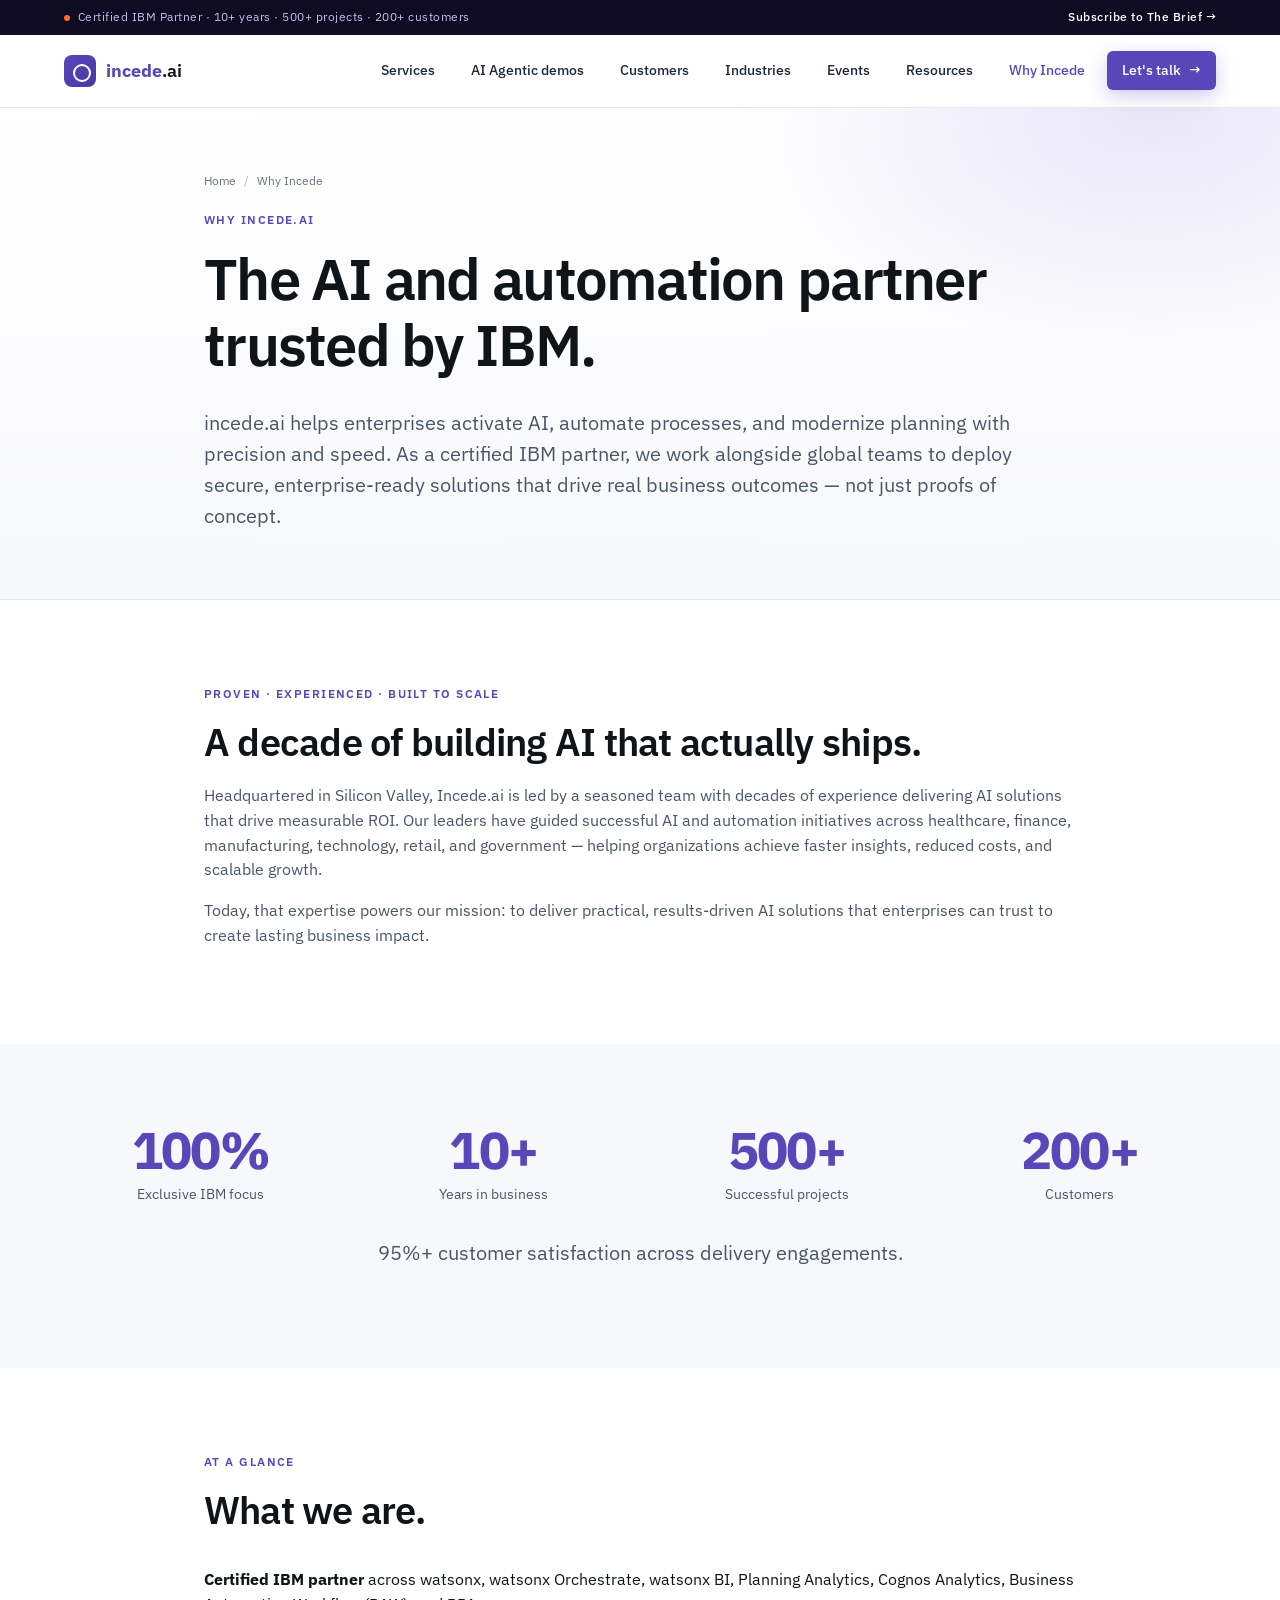
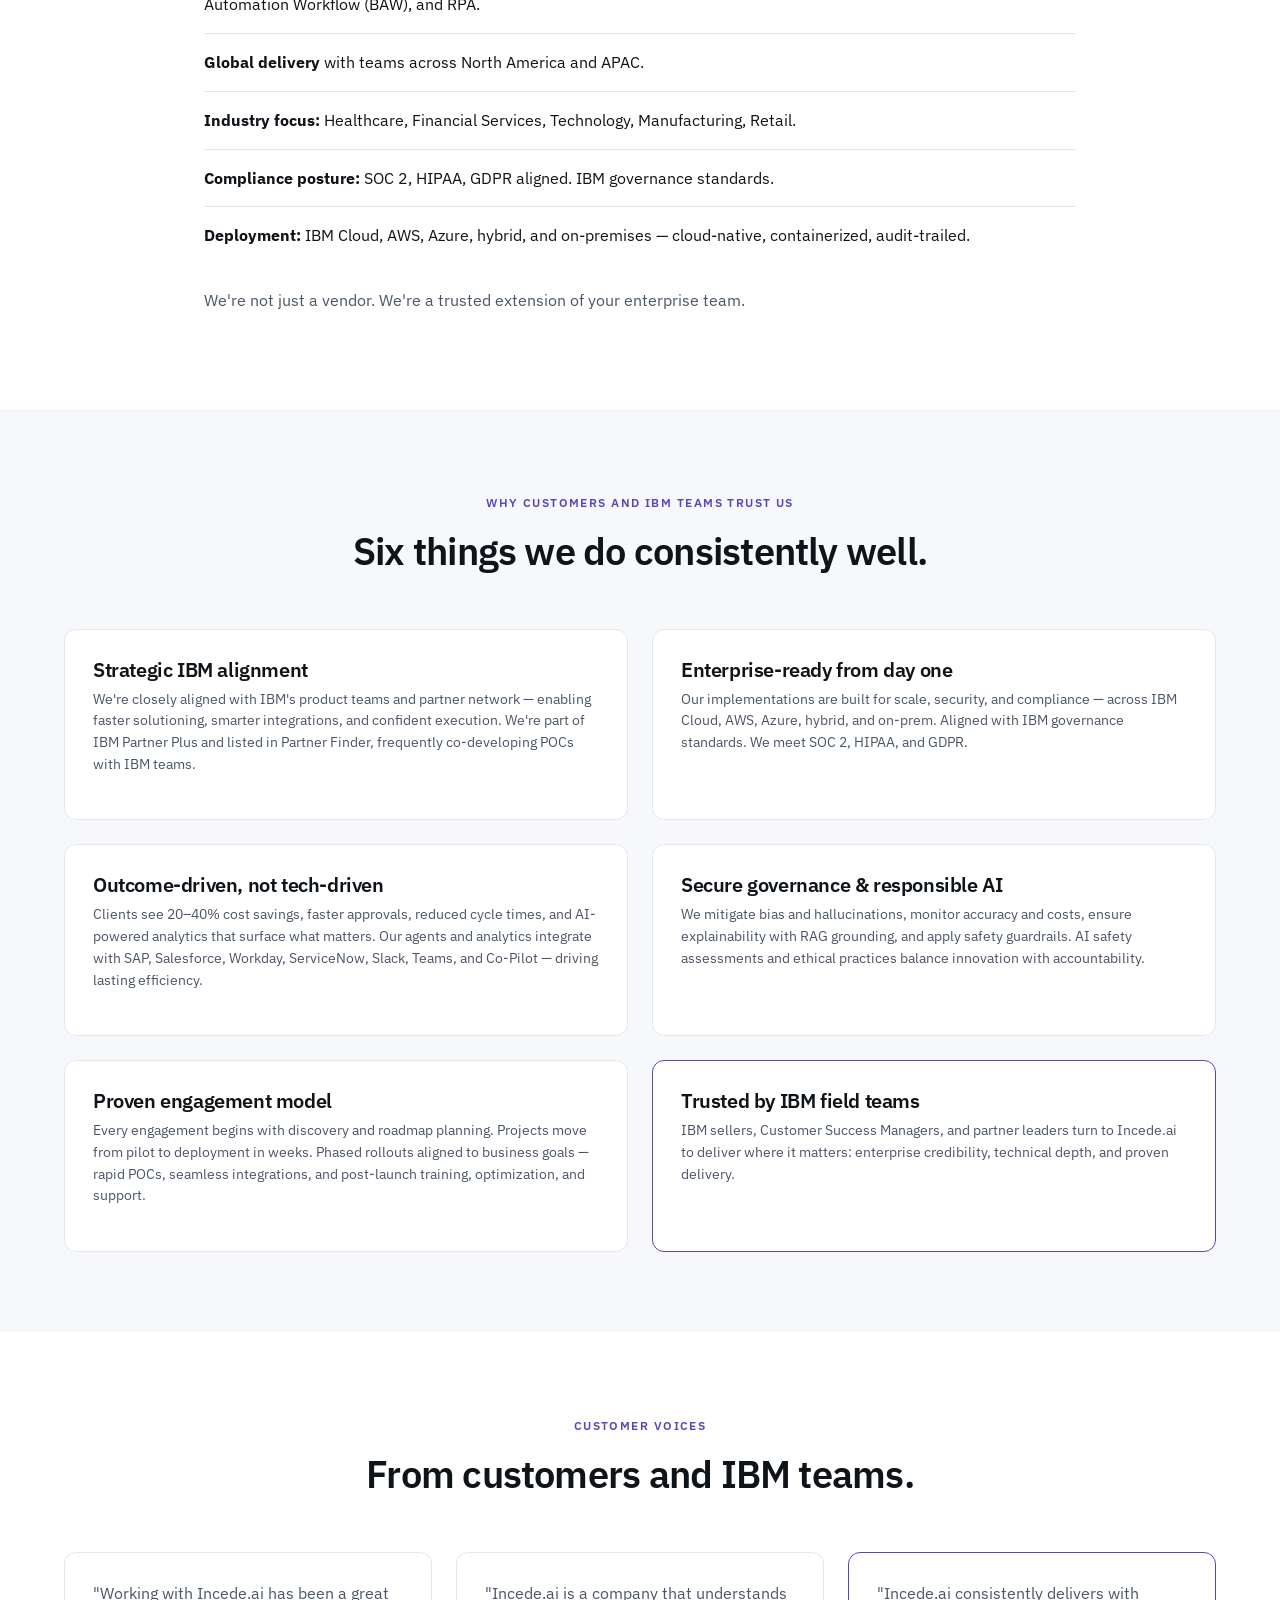
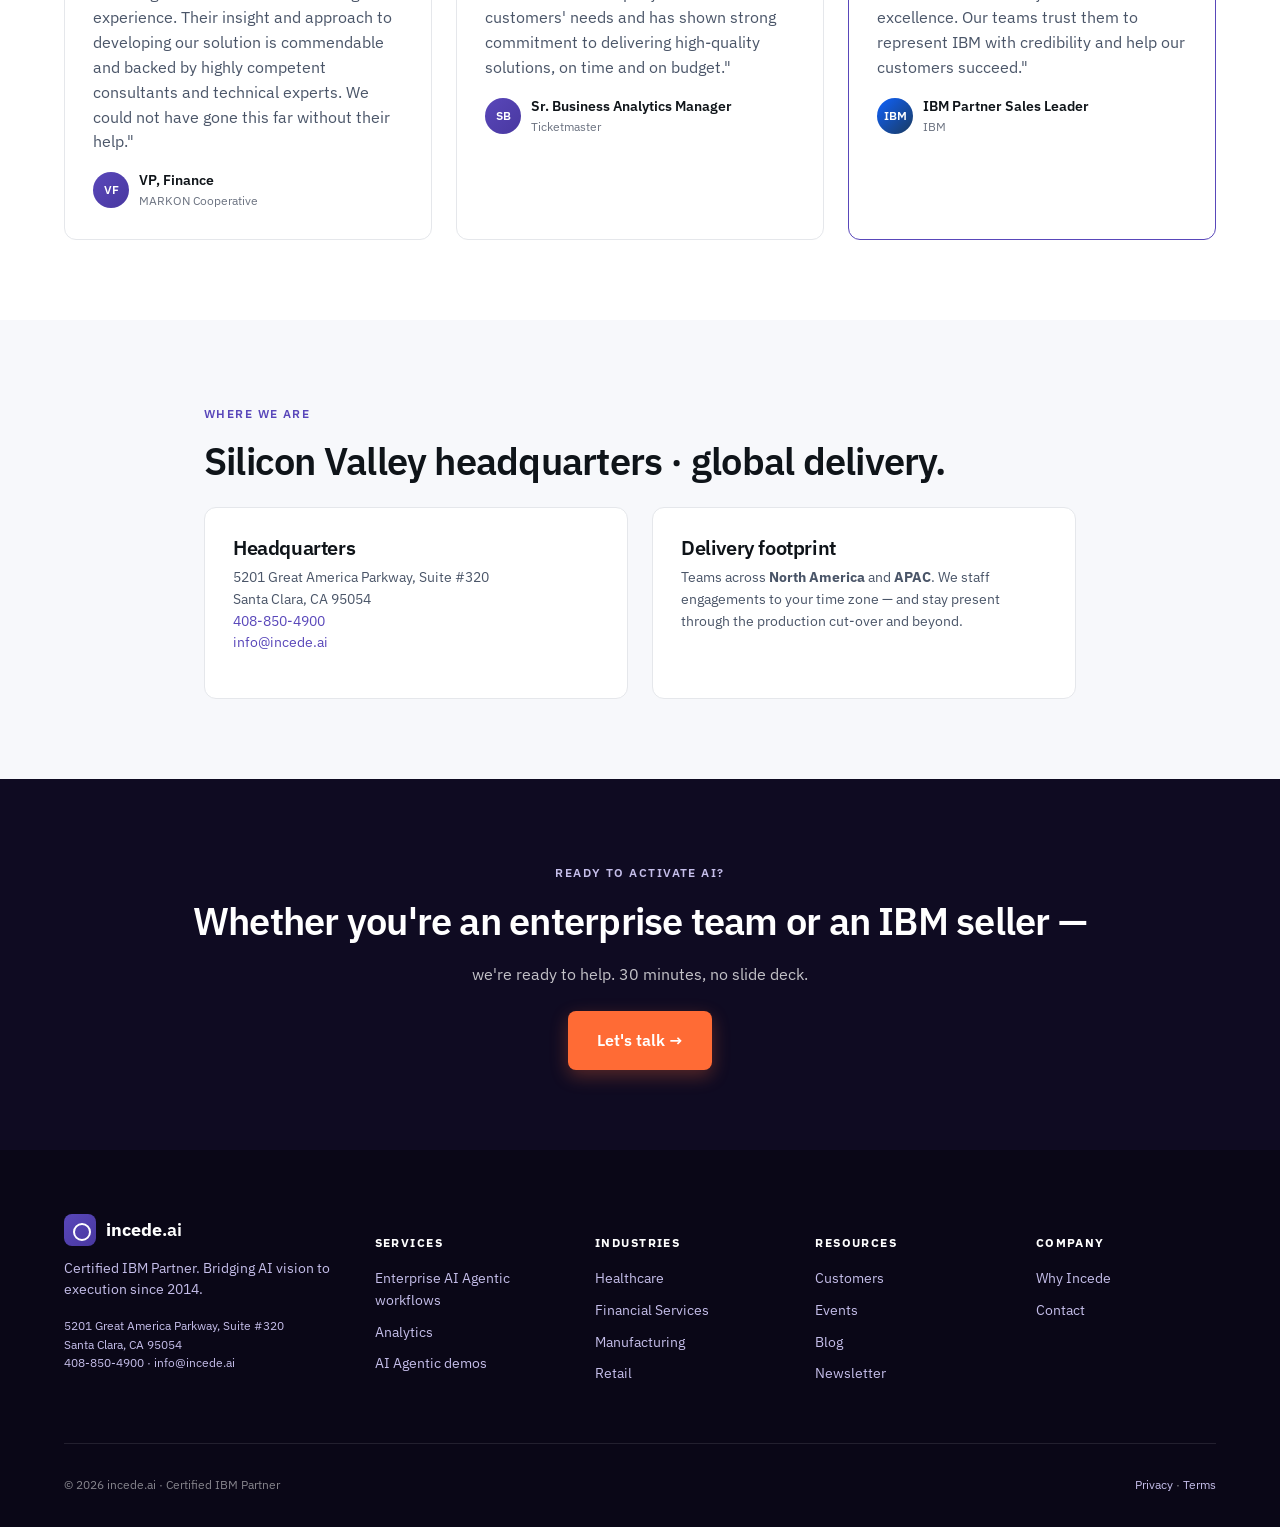
==== about.html @ cc16a189 "Initial commit: incede.ai website Add complete website for incede.ai - a certified IBM Partner speci" ====
<!DOCTYPE html>
<html lang="en">
<head>
<meta charset="UTF-8" />
<meta name="viewport" content="width=device-width, initial-scale=1, shrink-to-fit=no" />
<title>Why Incede.ai — Certified IBM Partner for Enterprise AI</title>
<meta name="description" content="incede.ai is a certified IBM partner with 10+ years, 500+ projects, 200+ customers, and 95%+ customer satisfaction — headquartered in Silicon Valley with global delivery across North America and APAC." />
<meta name="theme-color" content="#5947BA" />
<link rel="preconnect" href="https://fonts.googleapis.com">
<link rel="preconnect" href="https://fonts.gstatic.com" crossorigin>
<link href="https://fonts.googleapis.com/css2?family=IBM+Plex+Sans:wght@400;500;600;700&display=swap" rel="stylesheet">
<link rel="stylesheet" href="styles.css" />
</head>
<body>
<a href="#main" class="skip-link">Skip to main content</a>

<div class="topbar">
  <div class="container">
    <span class="topbar-tag">Certified IBM Partner · 10+ years · 500+ projects · 200+ customers</span>
    <span class="topbar-meta"><a href="newsletter.html">Subscribe to The Brief →</a></span>
  </div>
</div>

<header class="nav">
  <div class="container">
    <a href="index.html" class="brand"><span class="brand-mark"></span><span><strong>incede</strong>.ai</span></a>
    <nav class="nav-links">
      <a href="quick-start.html">Services</a>
      <a href="demos.html">AI Agentic demos</a>
      <a href="case-studies.html">Customers</a>
      <a href="industries.html">Industries</a>
      <a href="events.html">Events</a>
      <a href="blog.html">Resources</a>
      <a href="about.html" class="active">Why Incede</a>
      <a href="contact.html" class="btn btn-primary">Let's talk <span class="arr">→</span></a>
    </nav>
  </div>
</header>

<main id="main">

<section class="page-hero">
  <div class="container container-tight">
    <div class="crumbs"><a href="index.html">Home</a><span class="sep">/</span>Why Incede</div>
    <span class="eyebrow">Why Incede.ai</span>
    <h1>The AI and automation partner trusted by IBM.</h1>
    <p class="lede">incede.ai helps enterprises activate AI, automate processes, and modernize planning with precision and speed. As a certified IBM partner, we work alongside global teams to deploy secure, enterprise-ready solutions that drive real business outcomes — not just proofs of concept.</p>
  </div>
</section>

<!-- Story -->
<section>
  <div class="container container-tight">
    <span class="eyebrow">Proven · Experienced · Built to scale</span>
    <h2>A decade of building AI that actually ships.</h2>
    <p>Headquartered in Silicon Valley, Incede.ai is led by a seasoned team with decades of experience delivering AI solutions that drive measurable ROI. Our leaders have guided successful AI and automation initiatives across healthcare, finance, manufacturing, technology, retail, and government — helping organizations achieve faster insights, reduced costs, and scalable growth.</p>
    <p>Today, that expertise powers our mission: to deliver practical, results-driven AI solutions that enterprises can trust to create lasting business impact.</p>
  </div>
</section>

<!-- Real numbers -->
<section style="background: var(--bg-alt);">
  <div class="container">
    <div class="grid-4">
      <div class="metric center"><div class="num">100%</div><div class="lbl">Exclusive IBM focus</div></div>
      <div class="metric center"><div class="num">10+</div><div class="lbl">Years in business</div></div>
      <div class="metric center"><div class="num">500+</div><div class="lbl">Successful projects</div></div>
      <div class="metric center"><div class="num">200+</div><div class="lbl">Customers</div></div>
    </div>
    <div class="center" style="margin-top: 32px;">
      <p class="lede" style="display:inline-block;">95%+ customer satisfaction across delivery engagements.</p>
    </div>
  </div>
</section>

<!-- At a glance -->
<section>
  <div class="container container-tight">
    <span class="eyebrow">At a glance</span>
    <h2>What we are.</h2>
    <ul style="list-style:none;padding:0;">
      <li style="padding:16px 0; border-bottom:1px solid var(--line);"><strong>Certified IBM partner</strong> across watsonx, watsonx Orchestrate, watsonx BI, Planning Analytics, Cognos Analytics, Business Automation Workflow (BAW), and RPA.</li>
      <li style="padding:16px 0; border-bottom:1px solid var(--line);"><strong>Global delivery</strong> with teams across North America and APAC.</li>
      <li style="padding:16px 0; border-bottom:1px solid var(--line);"><strong>Industry focus:</strong> Healthcare, Financial Services, Technology, Manufacturing, Retail.</li>
      <li style="padding:16px 0; border-bottom:1px solid var(--line);"><strong>Compliance posture:</strong> SOC 2, HIPAA, GDPR aligned. IBM governance standards.</li>
      <li style="padding:16px 0;"><strong>Deployment:</strong> IBM Cloud, AWS, Azure, hybrid, and on-premises — cloud-native, containerized, audit-trailed.</li>
    </ul>
    <p style="margin-top: 24px;">We're not just a vendor. We're a trusted extension of your enterprise team.</p>
  </div>
</section>

<!-- Why customers trust us -->
<section style="background:var(--bg-alt);">
  <div class="container">
    <div class="section-head">
      <span class="eyebrow">Why customers and IBM teams trust us</span>
      <h2>Six things we do consistently well.</h2>
    </div>
    <div class="grid-2">
      <div class="card">
        <h3>Strategic IBM alignment</h3>
        <p>We're closely aligned with IBM's product teams and partner network — enabling faster solutioning, smarter integrations, and confident execution. We're part of IBM Partner Plus and listed in Partner Finder, frequently co-developing POCs with IBM teams.</p>
      </div>
      <div class="card">
        <h3>Enterprise-ready from day one</h3>
        <p>Our implementations are built for scale, security, and compliance — across IBM Cloud, AWS, Azure, hybrid, and on-prem. Aligned with IBM governance standards. We meet SOC 2, HIPAA, and GDPR.</p>
      </div>
      <div class="card">
        <h3>Outcome-driven, not tech-driven</h3>
        <p>Clients see 20–40% cost savings, faster approvals, reduced cycle times, and AI-powered analytics that surface what matters. Our agents and analytics integrate with SAP, Salesforce, Workday, ServiceNow, Slack, Teams, and Co-Pilot — driving lasting efficiency.</p>
      </div>
      <div class="card">
        <h3>Secure governance & responsible AI</h3>
        <p>We mitigate bias and hallucinations, monitor accuracy and costs, ensure explainability with RAG grounding, and apply safety guardrails. AI safety assessments and ethical practices balance innovation with accountability.</p>
      </div>
      <div class="card">
        <h3>Proven engagement model</h3>
        <p>Every engagement begins with discovery and roadmap planning. Projects move from pilot to deployment in weeks. Phased rollouts aligned to business goals — rapid POCs, seamless integrations, and post-launch training, optimization, and support.</p>
      </div>
      <div class="card" style="border-color: var(--brand);">
        <h3>Trusted by IBM field teams</h3>
        <p>IBM sellers, Customer Success Managers, and partner leaders turn to Incede.ai to deliver where it matters: enterprise credibility, technical depth, and proven delivery.</p>
      </div>
    </div>
  </div>
</section>

<!-- Real customer voices -->
<section>
  <div class="container">
    <div class="section-head"><span class="eyebrow">Customer voices</span><h2>From customers and IBM teams.</h2></div>
    <div class="grid-3">
      <div class="card">
        <p style="font-size:var(--fs-base);">"Working with Incede.ai has been a great experience. Their insight and approach to developing our solution is commendable and backed by highly competent consultants and technical experts. We could not have gone this far without their help."</p>
        <div style="display:flex; align-items:center; gap:10px; margin-top:16px;">
          <div class="author-photo" style="width:36px;height:36px;font-size:var(--fs-xs);">VF</div>
          <div><div style="font-size:var(--fs-sm); font-weight:600;">VP, Finance</div><div class="muted" style="font-size:var(--fs-xs);">MARKON Cooperative</div></div>
        </div>
      </div>
      <div class="card">
        <p style="font-size:var(--fs-base);">"Incede.ai is a company that understands customers' needs and has shown strong commitment to delivering high-quality solutions, on time and on budget."</p>
        <div style="display:flex; align-items:center; gap:10px; margin-top:16px;">
          <div class="author-photo" style="width:36px;height:36px;font-size:var(--fs-xs);">SB</div>
          <div><div style="font-size:var(--fs-sm); font-weight:600;">Sr. Business Analytics Manager</div><div class="muted" style="font-size:var(--fs-xs);">Ticketmaster</div></div>
        </div>
      </div>
      <div class="card" style="border-color: var(--brand);">
        <p style="font-size:var(--fs-base);">"Incede.ai consistently delivers with excellence. Our teams trust them to represent IBM with credibility and help our customers succeed."</p>
        <div style="display:flex; align-items:center; gap:10px; margin-top:16px;">
          <div class="author-photo" style="width:36px;height:36px;font-size:var(--fs-xs);background:linear-gradient(135deg,#0F62FE,#1a3a5f);">IBM</div>
          <div><div style="font-size:var(--fs-sm); font-weight:600;">IBM Partner Sales Leader</div><div class="muted" style="font-size:var(--fs-xs);">IBM</div></div>
        </div>
      </div>
    </div>
  </div>
</section>

<!-- Where we are -->
<section style="background: var(--bg-alt);">
  <div class="container container-tight">
    <span class="eyebrow">Where we are</span>
    <h2>Silicon Valley headquarters · global delivery.</h2>
    <div class="grid-2" style="margin-top: 24px;">
      <div class="card">
        <h3>Headquarters</h3>
        <p>5201 Great America Parkway, Suite #320<br>Santa Clara, CA 95054<br><a href="tel:+14088504900">408-850-4900</a><br><a href="mailto:info@incede.ai">info@incede.ai</a></p>
      </div>
      <div class="card">
        <h3>Delivery footprint</h3>
        <p>Teams across <strong>North America</strong> and <strong>APAC</strong>. We staff engagements to your time zone — and stay present through the production cut-over and beyond.</p>
      </div>
    </div>
  </div>
</section>

</main>

<section class="footer-cta">
  <div class="container">
    <span class="eyebrow" style="color:#C5BEEA;">Ready to activate AI?</span>
    <h2>Whether you're an enterprise team or an IBM seller —</h2>
    <p>we're ready to help. 30 minutes, no slide deck.</p>
    <a class="btn btn-accent btn-lg" href="contact.html">Let's talk →</a>
  </div>
</section>

<footer class="footer">
  <div class="container">
    <div class="footer-grid">
      <div><div class="brand"><span class="brand-mark"></span><span><strong style="color:#fff;">incede</strong>.ai</span></div><p style="color:#C5BEEA;max-width:280px;">Certified IBM Partner. Bridging AI vision to execution since 2014.</p><p style="color:#C5BEEA;font-size:var(--fs-xs);margin-top:16px;">5201 Great America Parkway, Suite #320<br>Santa Clara, CA 95054<br><a href="tel:+14088504900">408-850-4900</a> · <a href="mailto:info@incede.ai">info@incede.ai</a></p></div>
      <div><h5>Services</h5><ul><li><a href="quick-start.html">Enterprise AI Agentic workflows</a></li><li><a href="quick-start.html#analytics">Analytics</a></li><li><a href="demos.html">AI Agentic demos</a></li></ul></div>
      <div><h5>Industries</h5><ul><li><a href="healthcare.html">Healthcare</a></li><li><a href="industries.html">Financial Services</a></li><li><a href="industries.html">Manufacturing</a></li><li><a href="industries.html">Retail</a></li></ul></div>
      <div><h5>Resources</h5><ul><li><a href="case-studies.html">Customers</a></li><li><a href="events.html">Events</a></li><li><a href="blog.html">Blog</a></li><li><a href="newsletter.html">Newsletter</a></li></ul></div>
      <div><h5>Company</h5><ul><li><a href="about.html">Why Incede</a></li><li><a href="contact.html">Contact</a></li></ul></div>
    </div>
    <div class="footer-bottom"><span>© 2026 incede.ai · Certified IBM Partner</span><span><a href="#">Privacy</a> · <a href="#">Terms</a></span></div>
  </div>
</footer>

</body>
</html>
---- styles.css ----
/* =========================================================
   incede.ai — Refreshed Website Stylesheet
   Brand-aligned (#5947BA), IBM Plex Sans, enterprise-grade.
   ========================================================= */

:root {
  /* Brand palette */
  --brand: #5947BA;
  --brand-dark: #4938A0;
  --brand-darker: #382B82;
  --brand-light: #8077D4;
  --brand-50: #F4F2FB;
  --brand-100: #E6E2F5;
  --brand-200: #C5BEEA;

  /* Accent / semantic */
  --accent: #FF6B35;
  --accent-hover: #E55A24;
  --ibm-blue: #0F62FE;
  --success: #198754;
  --warning: #F59E0B;
  --error: #DC2626;

  /* Neutrals */
  --ink: #0F1419;
  --ink-2: #1F2937;
  --ink-3: #4A5568;
  --ink-4: #6B7280;
  --line: #E5E7EB;
  --line-2: #F1F2F5;
  --bg: #FFFFFF;
  --bg-alt: #F7F8FB;
  --bg-dark: #0F0B22;
  --bg-darker: #0A0717;

  /* Type */
  --font-sans: "IBM Plex Sans", -apple-system, BlinkMacSystemFont, "Segoe UI", Roboto, sans-serif;
  --font-mono: "IBM Plex Mono", "SF Mono", Menlo, monospace;

  /* Scale */
  --fs-xs: 0.75rem;
  --fs-sm: 0.875rem;
  --fs-base: 1rem;
  --fs-lg: 1.125rem;
  --fs-xl: 1.25rem;
  --fs-2xl: 1.5rem;
  --fs-3xl: 2rem;
  --fs-4xl: 2.5rem;
  --fs-5xl: 3.25rem;
  --fs-6xl: 4rem;

  /* Layout */
  --maxw: 1200px;
  --maxw-tight: 920px;
  --radius: 12px;
  --radius-sm: 8px;
  --radius-lg: 20px;
  --shadow-sm: 0 1px 2px rgba(15, 20, 25, 0.05);
  --shadow: 0 4px 16px rgba(15, 20, 25, 0.06);
  --shadow-lg: 0 20px 50px rgba(57, 41, 130, 0.12);
}

* { box-sizing: border-box; }
html { scroll-behavior: smooth; -webkit-text-size-adjust: 100%; }
body {
  margin: 0;
  font-family: var(--font-sans);
  font-size: var(--fs-base);
  line-height: 1.55;
  color: var(--ink);
  background: var(--bg);
  -webkit-font-smoothing: antialiased;
  text-rendering: optimizeLegibility;
}

/* ---------- Type ---------- */
h1, h2, h3, h4 {
  font-weight: 600;
  letter-spacing: -0.02em;
  line-height: 1.15;
  color: var(--ink);
  margin: 0 0 0.5em;
}
h1 { font-size: clamp(2.25rem, 4.5vw, var(--fs-6xl)); letter-spacing: -0.03em; }
h2 { font-size: clamp(1.75rem, 3vw, var(--fs-4xl)); }
h3 { font-size: var(--fs-2xl); }
h4 { font-size: var(--fs-lg); font-weight: 600; }
p { margin: 0 0 1em; color: var(--ink-3); }
a { color: var(--brand); text-decoration: none; transition: color .15s ease; }
a:hover { color: var(--brand-dark); }
.lede { font-size: var(--fs-xl); color: var(--ink-3); line-height: 1.55; }
.eyebrow {
  display: inline-block;
  font-size: var(--fs-xs);
  font-weight: 600;
  letter-spacing: 0.12em;
  text-transform: uppercase;
  color: var(--brand);
  margin-bottom: 1rem;
}

/* ---------- Layout ---------- */
.container { max-width: var(--maxw); margin: 0 auto; padding: 0 24px; }
.container-tight { max-width: var(--maxw-tight); margin: 0 auto; padding: 0 24px; }
section { padding: 80px 0; }
section.tight { padding: 56px 0; }
@media (max-width: 768px) { section { padding: 56px 0; } }

/* ---------- Top bar ---------- */
.topbar {
  background: var(--bg-dark);
  color: #C5BEEA;
  font-size: var(--fs-xs);
  padding: 8px 0;
  letter-spacing: 0.04em;
}
.topbar a { color: #fff; font-weight: 500; }
.topbar .container { display: flex; justify-content: space-between; gap: 12px; }
.topbar-tag::before {
  content: "";
  display: inline-block;
  width: 6px; height: 6px;
  background: var(--accent);
  border-radius: 50%;
  margin-right: 8px;
  vertical-align: middle;
}
@media (max-width: 640px) { .topbar-meta { display: none; } }

/* ---------- Nav ---------- */
.nav {
  position: sticky; top: 0; z-index: 50;
  background: rgba(255, 255, 255, 0.92);
  backdrop-filter: saturate(180%) blur(10px);
  -webkit-backdrop-filter: saturate(180%) blur(10px);
  border-bottom: 1px solid var(--line);
}
.nav .container {
  display: flex; align-items: center; justify-content: space-between;
  height: 72px;
}
.brand {
  display: flex; align-items: center; gap: 10px;
  font-weight: 600; font-size: var(--fs-lg);
  color: var(--ink);
}
.brand-mark {
  width: 32px; height: 32px;
  background: linear-gradient(135deg, var(--brand) 0%, var(--brand-dark) 100%);
  border-radius: 8px;
  position: relative;
}
.brand-mark::after {
  content: ""; position: absolute;
  width: 14px; height: 14px;
  border: 2px solid #fff; border-radius: 50%;
  top: 9px; left: 9px;
}
.brand strong { color: var(--brand); font-weight: 700; }
.nav-links { display: flex; gap: 8px; align-items: center; }
.nav-links a {
  color: var(--ink-2);
  font-size: var(--fs-sm);
  font-weight: 500;
  padding: 8px 14px;
  border-radius: 6px;
}
.nav-links a:hover { background: var(--brand-50); color: var(--brand); }
.nav-links a.active { color: var(--brand); }
@media (max-width: 900px) {
  .nav-links a:not(.btn) { display: none; }
}

/* ---------- Buttons ---------- */
.btn {
  display: inline-flex; align-items: center; gap: 8px;
  padding: 12px 22px;
  border-radius: 8px;
  font-size: var(--fs-sm);
  font-weight: 600;
  cursor: pointer;
  transition: transform .12s ease, box-shadow .15s ease, background .15s ease;
  border: 1px solid transparent;
  white-space: nowrap;
}
.btn-primary {
  background: var(--brand);
  color: #fff !important;
  box-shadow: 0 6px 18px rgba(89, 71, 186, 0.28);
}
.btn-primary:hover { background: var(--brand-dark); transform: translateY(-1px); }
.btn-secondary {
  background: #fff;
  color: var(--brand) !important;
  border-color: var(--line);
}
.btn-secondary:hover { border-color: var(--brand); background: var(--brand-50); }
.btn-accent {
  background: var(--accent);
  color: #fff !important;
  box-shadow: 0 6px 18px rgba(255, 107, 53, 0.30);
}
.btn-accent:hover { background: var(--accent-hover); transform: translateY(-1px); }
.btn-ghost { background: transparent; color: var(--ink-2) !important; }
.btn-ghost:hover { color: var(--brand) !important; }
.btn-lg { padding: 16px 28px; font-size: var(--fs-base); }
.btn .arr { transition: transform .15s ease; }
.btn:hover .arr { transform: translateX(3px); }

/* ---------- Hero ---------- */
.hero {
  position: relative;
  overflow: hidden;
  padding: 96px 0 80px;
  background:
    radial-gradient(1100px 600px at 90% -10%, rgba(128, 119, 212, 0.18), transparent 60%),
    radial-gradient(800px 500px at 5% 110%, rgba(255, 107, 53, 0.10), transparent 60%),
    linear-gradient(180deg, #fff 0%, var(--bg-alt) 100%);
}
.hero .container { position: relative; z-index: 2; }
.hero-grid {
  display: grid;
  grid-template-columns: 1.05fr 0.95fr;
  gap: 56px;
  align-items: center;
}
@media (max-width: 980px) {
  .hero-grid { grid-template-columns: 1fr; gap: 32px; }
}
.hero h1 .accent { color: var(--brand); }
.hero .lede { max-width: 560px; margin-bottom: 32px; }
.hero-ctas { display: flex; gap: 12px; flex-wrap: wrap; margin-bottom: 32px; }
.hero-stats {
  display: flex; gap: 28px; flex-wrap: wrap;
  padding-top: 24px;
  border-top: 1px solid var(--line);
}
.hero-stat .num {
  font-size: var(--fs-3xl);
  font-weight: 700;
  color: var(--brand);
  line-height: 1;
  letter-spacing: -0.02em;
}
.hero-stat .lbl {
  font-size: var(--fs-sm);
  color: var(--ink-4);
  margin-top: 4px;
}

/* Inline single-line variant — for compact stat strips */
.hero-stats.inline {
  display: flex; flex-wrap: wrap;
  gap: 10px 16px;
  padding-top: 24px;
  border-top: 1px solid var(--line);
  align-items: baseline;
}
.hero-stats.inline .hero-stat {
  display: inline-flex;
  align-items: baseline;
  gap: 6px;
  white-space: nowrap;
}
.hero-stats.inline .hero-stat .num {
  font-size: var(--fs-2xl);
  margin: 0;
  line-height: 1;
}
.hero-stats.inline .hero-stat .lbl {
  font-size: var(--fs-base);
  color: var(--ink-3);
  margin: 0;
  font-weight: 500;
}
.hero-stats.inline .sep {
  color: var(--brand-200);
  font-size: var(--fs-xl);
  line-height: 1;
  user-select: none;
}
@media (max-width: 700px) {
  .hero-stats.inline { gap: 8px 14px; }
  .hero-stats.inline .sep { display: none; }
  .hero-stats.inline .hero-stat .num { font-size: var(--fs-xl); }
  .hero-stats.inline .hero-stat .lbl { font-size: var(--fs-sm); }
}

/* Hero visual */
.hero-viz {
  position: relative;
  aspect-ratio: 5 / 4;
  background: linear-gradient(135deg, var(--brand) 0%, var(--brand-darker) 100%);
  border-radius: 20px;
  overflow: hidden;
  box-shadow: var(--shadow-lg);
}
.hero-viz::before {
  content: "";
  position: absolute; inset: 0;
  background:
    radial-gradient(400px 200px at 80% 20%, rgba(255,107,53,0.35), transparent 60%),
    radial-gradient(300px 200px at 20% 90%, rgba(255,255,255,0.10), transparent 60%);
}
.hero-card {
  position: absolute;
  background: rgba(255,255,255,0.98);
  border-radius: 12px;
  padding: 16px;
  box-shadow: 0 20px 40px rgba(15, 11, 34, 0.30);
  font-size: var(--fs-sm);
}
.hc-1 { top: 24px; left: 24px; width: 56%; }
.hc-2 { bottom: 28px; right: 24px; width: 60%; }
.hc-3 { top: 42%; right: 18%; width: 38%; }
.hero-card .hcl {
  font-size: var(--fs-xs);
  font-weight: 600;
  color: var(--brand);
  text-transform: uppercase;
  letter-spacing: 0.08em;
  margin-bottom: 4px;
}
.hero-card .hcb {
  font-weight: 600;
  color: var(--ink);
  margin-bottom: 6px;
}
.hero-card .hcd { color: var(--ink-4); font-size: var(--fs-xs); }
.hero-card .hcbar {
  height: 6px;
  background: var(--line);
  border-radius: 99px;
  overflow: hidden;
  margin-top: 8px;
}
.hero-card .hcbar > span {
  display: block; height: 100%;
  background: linear-gradient(90deg, var(--brand) 0%, var(--accent) 100%);
  width: 72%;
}

/* ---------- Trust strip ---------- */
.trust {
  padding: 40px 0;
  background: var(--bg);
  border-top: 1px solid var(--line);
  border-bottom: 1px solid var(--line);
}
.trust-label {
  text-align: center;
  font-size: var(--fs-xs);
  font-weight: 600;
  letter-spacing: 0.12em;
  text-transform: uppercase;
  color: var(--ink-4);
  margin-bottom: 24px;
}
.trust-row {
  display: grid;
  grid-template-columns: repeat(6, 1fr);
  gap: 24px;
  align-items: center;
}
@media (max-width: 900px) { .trust-row { grid-template-columns: repeat(3, 1fr); } }
.trust-logo {
  height: 32px;
  display: flex; align-items: center; justify-content: center;
  font-weight: 700; color: var(--ink-4);
  font-size: var(--fs-base);
  letter-spacing: -0.01em;
  opacity: 0.7;
  transition: opacity .2s;
}
.trust-logo:hover { opacity: 1; }
.trust-badges {
  display: flex; justify-content: center; gap: 16px;
  margin-top: 32px; flex-wrap: wrap;
}
.badge-pill {
  display: inline-flex; align-items: center; gap: 8px;
  padding: 8px 16px;
  background: var(--brand-50);
  border: 1px solid var(--brand-100);
  border-radius: 999px;
  font-size: var(--fs-xs);
  font-weight: 600;
  color: var(--brand-dark);
}
.badge-pill::before {
  content: "";
  width: 8px; height: 8px;
  border-radius: 50%;
  background: var(--brand);
}

/* ---------- Section heads ---------- */
.section-head { text-align: center; margin-bottom: 56px; }
.section-head .lede { max-width: 640px; margin: 0 auto; }
.section-head.left { text-align: left; }
.section-head.left .lede { margin: 0; }

/* ---------- Card grids ---------- */
.grid-3 { display: grid; grid-template-columns: repeat(3, 1fr); gap: 24px; }
.grid-4 { display: grid; grid-template-columns: repeat(4, 1fr); gap: 20px; }
.grid-2 { display: grid; grid-template-columns: repeat(2, 1fr); gap: 24px; }
@media (max-width: 900px) {
  .grid-3, .grid-4 { grid-template-columns: repeat(2, 1fr); }
}
@media (max-width: 640px) {
  .grid-3, .grid-4, .grid-2 { grid-template-columns: 1fr; }
}

.card {
  background: #fff;
  border: 1px solid var(--line);
  border-radius: var(--radius);
  padding: 28px;
  transition: border-color .15s, transform .15s, box-shadow .15s;
}
.card:hover {
  border-color: var(--brand-200);
  transform: translateY(-2px);
  box-shadow: var(--shadow);
}
.card .ic {
  width: 44px; height: 44px;
  background: var(--brand-50);
  color: var(--brand);
  border-radius: 10px;
  display: flex; align-items: center; justify-content: center;
  font-size: var(--fs-xl);
  margin-bottom: 16px;
}
.card h3 { font-size: var(--fs-xl); margin-bottom: 8px; }
.card p { color: var(--ink-3); font-size: var(--fs-sm); margin-bottom: 16px; }
.card .more {
  font-size: var(--fs-sm);
  font-weight: 600;
  color: var(--brand);
  display: inline-flex; align-items: center; gap: 4px;
}
.card .more:hover { gap: 8px; }

.offer-card { position: relative; overflow: hidden; }
.offer-card::before {
  content: "";
  position: absolute; top: 0; left: 0; right: 0;
  height: 3px;
  background: linear-gradient(90deg, var(--brand), var(--accent));
}
.offer-card .tag {
  position: absolute; top: 20px; right: 20px;
  background: var(--brand-50); color: var(--brand);
  font-size: var(--fs-xs); font-weight: 700;
  padding: 4px 10px; border-radius: 999px;
}
.offer-card ul { padding: 0; margin: 0 0 16px; list-style: none; }
.offer-card li {
  font-size: var(--fs-sm); color: var(--ink-3);
  padding: 6px 0 6px 24px; position: relative;
}
.offer-card li::before {
  content: "✓"; position: absolute; left: 0;
  color: var(--brand); font-weight: 700;
}

/* Industry tile */
.industry { position: relative; padding: 32px; overflow: hidden; }
.industry .ic {
  width: 52px; height: 52px;
  font-size: var(--fs-2xl);
}

/* Case study card */
.case-card {
  background: #fff;
  border: 1px solid var(--line);
  border-radius: var(--radius);
  overflow: hidden;
  transition: transform .15s, box-shadow .15s;
}
.case-card:hover { transform: translateY(-2px); box-shadow: var(--shadow); }
.case-thumb {
  aspect-ratio: 16 / 9;
  background: linear-gradient(135deg, var(--brand-darker) 0%, var(--brand) 100%);
  position: relative;
  overflow: hidden;
}
.case-thumb .industry-label {
  position: absolute; top: 16px; left: 16px;
  background: rgba(255,255,255,0.15);
  backdrop-filter: blur(8px);
  color: #fff;
  font-size: var(--fs-xs); font-weight: 600;
  padding: 4px 10px; border-radius: 999px;
  text-transform: uppercase; letter-spacing: 0.08em;
}
.case-thumb .stat-row {
  position: absolute; bottom: 16px; left: 16px; right: 16px;
  color: #fff;
}
.case-thumb .big-stat {
  font-size: var(--fs-4xl); font-weight: 700; line-height: 1;
  letter-spacing: -0.02em;
}
.case-thumb .sm-stat { font-size: var(--fs-sm); opacity: 0.85; }
.case-body { padding: 20px 24px 24px; }
.case-body h3 { font-size: var(--fs-lg); margin-bottom: 6px; }
.case-body p { font-size: var(--fs-sm); color: var(--ink-4); margin: 0; }

/* Compare strip */
.compare-strip {
  background: var(--bg-alt);
  border-radius: var(--radius-lg);
  padding: 56px 48px;
}
.compare-grid { display: grid; grid-template-columns: 1fr 1fr 1fr; gap: 24px; }
@media (max-width: 900px) { .compare-grid { grid-template-columns: 1fr; } }
.compare-vs {
  background: #fff;
  border: 1px solid var(--line);
  border-radius: var(--radius);
  padding: 24px;
}
.compare-vs h4 {
  display: flex; align-items: center; gap: 8px;
  margin-bottom: 12px;
}
.compare-vs .vs-tag {
  font-size: var(--fs-xs);
  background: var(--ink-2); color: #fff;
  padding: 2px 8px; border-radius: 4px;
  font-weight: 700; letter-spacing: 0.05em;
}
.compare-vs p { font-size: var(--fs-sm); margin-bottom: 12px; }

/* ---------- Newsletter ---------- */
.newsletter-band {
  background:
    radial-gradient(700px 300px at 90% -50%, rgba(255,107,53,0.2), transparent),
    linear-gradient(135deg, var(--brand) 0%, var(--brand-darker) 100%);
  color: #fff;
  border-radius: var(--radius-lg);
  padding: 64px 48px;
  text-align: center;
  position: relative;
  overflow: hidden;
}
.newsletter-band h2, .newsletter-band p { color: #fff; }
.newsletter-band p { opacity: 0.85; }
.newsletter-form {
  display: flex; gap: 8px;
  max-width: 480px; margin: 24px auto 0;
  flex-wrap: wrap; justify-content: center;
}
.newsletter-form input {
  flex: 1 1 240px;
  padding: 14px 18px;
  border-radius: 8px;
  border: 1px solid rgba(255,255,255,0.2);
  background: rgba(255,255,255,0.12);
  color: #fff;
  font-family: inherit; font-size: var(--fs-base);
  backdrop-filter: blur(6px);
}
.newsletter-form input::placeholder { color: rgba(255,255,255,0.65); }
.newsletter-form input:focus { outline: 2px solid #fff; outline-offset: 1px; }
.newsletter-band small {
  display: block; margin-top: 12px; opacity: 0.7; font-size: var(--fs-xs);
}

/* ---------- Blog cards ---------- */
.post-card { padding: 0; overflow: hidden; }
.post-card .thumb {
  aspect-ratio: 16 / 9;
  background: linear-gradient(135deg, var(--brand-light), var(--brand));
}
.post-card .thumb.t2 { background: linear-gradient(135deg, #FF9966, var(--accent)); }
.post-card .thumb.t3 { background: linear-gradient(135deg, var(--brand), var(--ibm-blue)); }
.post-card .meta {
  padding: 20px 24px 0;
  display: flex; gap: 12px; align-items: center;
  font-size: var(--fs-xs); color: var(--ink-4); font-weight: 500;
}
.post-card .meta .cat { color: var(--brand); font-weight: 600; text-transform: uppercase; letter-spacing: 0.08em; }
.post-card h3 { padding: 8px 24px; font-size: var(--fs-lg); }
.post-card p { padding: 0 24px 24px; font-size: var(--fs-sm); }

/* ---------- Recognition strip ---------- */
.recognition { padding: 48px 0; background: var(--bg-alt); }
.recognition-row { display: flex; justify-content: center; align-items: center; gap: 40px; flex-wrap: wrap; }
.rec-item { text-align: center; }
.rec-icon {
  width: 56px; height: 56px;
  margin: 0 auto 8px;
  background: #fff;
  border: 1px solid var(--line);
  border-radius: 50%;
  display: flex; align-items: center; justify-content: center;
  font-size: var(--fs-xl);
  color: var(--brand);
}
.rec-item .title { font-size: var(--fs-sm); font-weight: 600; color: var(--ink); }
.rec-item .sub { font-size: var(--fs-xs); color: var(--ink-4); }

/* ---------- Footer CTA + Footer ---------- */
.footer-cta {
  background: var(--bg-dark);
  color: #fff;
  padding: 80px 0;
  text-align: center;
}
.footer-cta h2, .footer-cta p { color: #fff; }
.footer-cta p { opacity: 0.75; max-width: 540px; margin: 0 auto 24px; }
.footer {
  background: var(--bg-darker);
  color: #C5BEEA;
  padding: 64px 0 32px;
  font-size: var(--fs-sm);
}
.footer-grid {
  display: grid;
  grid-template-columns: 1.5fr 1fr 1fr 1fr 1fr;
  gap: 40px;
  margin-bottom: 48px;
}
@media (max-width: 900px) { .footer-grid { grid-template-columns: 1fr 1fr; } }
.footer h5 {
  color: #fff;
  font-size: var(--fs-xs);
  font-weight: 700;
  letter-spacing: 0.12em;
  text-transform: uppercase;
  margin-bottom: 16px;
}
.footer ul { padding: 0; margin: 0; list-style: none; }
.footer li { margin-bottom: 10px; }
.footer a { color: #C5BEEA; }
.footer a:hover { color: #fff; }
.footer .brand { color: #fff; margin-bottom: 12px; }
.footer-bottom {
  padding-top: 32px;
  border-top: 1px solid rgba(255,255,255,0.10);
  display: flex; justify-content: space-between; gap: 16px;
  font-size: var(--fs-xs);
  color: rgba(255,255,255,0.5);
  flex-wrap: wrap;
}

/* ---------- Inner-page hero ---------- */
.page-hero {
  padding: 64px 0 48px;
  background:
    radial-gradient(700px 400px at 90% 0%, rgba(128, 119, 212, 0.18), transparent 60%),
    linear-gradient(180deg, #fff 0%, var(--bg-alt) 100%);
  border-bottom: 1px solid var(--line);
}
.crumbs {
  font-size: var(--fs-xs);
  color: var(--ink-4);
  margin-bottom: 16px;
}
.crumbs a { color: var(--ink-4); }
.crumbs a:hover { color: var(--brand); }
.crumbs .sep { margin: 0 8px; opacity: 0.5; }

/* ---------- Tables ---------- */
.compare-table {
  width: 100%; border-collapse: collapse;
  background: #fff;
  border: 1px solid var(--line);
  border-radius: var(--radius);
  overflow: hidden;
}
.compare-table th, .compare-table td {
  padding: 16px 20px;
  text-align: left;
  border-bottom: 1px solid var(--line);
  font-size: var(--fs-sm);
  vertical-align: top;
}
.compare-table th {
  background: var(--bg-alt);
  font-weight: 600;
  color: var(--ink-2);
  font-size: var(--fs-xs);
  text-transform: uppercase;
  letter-spacing: 0.08em;
}
.compare-table tr:last-child td { border-bottom: none; }
.compare-table .col-us { background: var(--brand-50); }
.compare-table .yes { color: var(--success); font-weight: 700; }
.compare-table .no  { color: var(--error); font-weight: 700; }

/* Pricing */
.pricing-grid { display: grid; grid-template-columns: repeat(3, 1fr); gap: 20px; }
@media (max-width: 900px) { .pricing-grid { grid-template-columns: 1fr; } }
.price-card {
  background: #fff;
  border: 1px solid var(--line);
  border-radius: var(--radius);
  padding: 32px 28px;
  position: relative;
  transition: transform .15s, box-shadow .15s;
}
.price-card.featured {
  border-color: var(--brand);
  box-shadow: var(--shadow-lg);
  transform: translateY(-4px);
}
.price-card .lvl {
  font-size: var(--fs-xs); font-weight: 700;
  letter-spacing: 0.12em; text-transform: uppercase;
  color: var(--brand); margin-bottom: 12px;
}
.price-card .price {
  font-size: var(--fs-3xl); font-weight: 700; color: var(--ink);
  letter-spacing: -0.02em; line-height: 1; margin-bottom: 4px;
}
.price-card .price small { font-size: var(--fs-sm); font-weight: 500; color: var(--ink-4); }
.price-card p { font-size: var(--fs-sm); }
.price-card ul { list-style: none; padding: 0; margin: 16px 0 24px; }
.price-card li {
  padding: 6px 0 6px 24px; position: relative;
  font-size: var(--fs-sm); color: var(--ink-2);
}
.price-card li::before {
  content: "✓"; color: var(--brand);
  position: absolute; left: 0; font-weight: 700;
}
.price-card .ribbon {
  position: absolute; top: -10px; right: 20px;
  background: var(--accent); color: #fff;
  font-size: var(--fs-xs); font-weight: 700;
  padding: 3px 10px; border-radius: 4px;
  letter-spacing: 0.04em;
}

/* Timeline */
.timeline { display: grid; grid-template-columns: repeat(6, 1fr); gap: 12px; margin: 32px 0; }
@media (max-width: 900px) { .timeline { grid-template-columns: repeat(3, 1fr); } }
@media (max-width: 480px) { .timeline { grid-template-columns: repeat(2, 1fr); } }
.t-step {
  background: #fff;
  border: 1px solid var(--line);
  border-radius: var(--radius-sm);
  padding: 16px;
  position: relative;
}
.t-step::before {
  content: "Week"; font-size: var(--fs-xs);
  color: var(--ink-4); letter-spacing: 0.05em;
}
.t-step .num {
  font-size: var(--fs-3xl); font-weight: 700; color: var(--brand);
  line-height: 1; letter-spacing: -0.02em;
}
.t-step .lbl { font-size: var(--fs-xs); color: var(--ink-2); font-weight: 600; margin-top: 8px; }

/* FAQ */
.faq details {
  border: 1px solid var(--line);
  border-radius: var(--radius-sm);
  padding: 0;
  margin-bottom: 12px;
  background: #fff;
  transition: border-color .15s;
}
.faq details[open] { border-color: var(--brand-200); }
.faq summary {
  cursor: pointer; padding: 18px 22px;
  font-weight: 600; color: var(--ink);
  list-style: none;
  display: flex; justify-content: space-between; align-items: center;
}
.faq summary::-webkit-details-marker { display: none; }
.faq summary::after {
  content: "+"; font-size: var(--fs-xl); color: var(--brand);
  transition: transform .15s;
  font-weight: 400;
}
.faq details[open] summary::after { content: "−"; }
.faq details p { padding: 0 22px 18px; margin: 0; font-size: var(--fs-sm); }

/* Form */
.form-stack { display: grid; gap: 12px; }
.form-stack input,
.form-stack textarea,
.form-stack select {
  width: 100%;
  padding: 12px 14px;
  border: 1px solid var(--line);
  border-radius: 8px;
  font-family: inherit;
  font-size: var(--fs-base);
  background: #fff;
}
.form-stack input:focus,
.form-stack textarea:focus,
.form-stack select:focus {
  outline: 2px solid var(--brand);
  outline-offset: 1px;
  border-color: var(--brand);
}
.form-stack label { font-size: var(--fs-sm); font-weight: 600; color: var(--ink-2); }
.form-card {
  background: #fff;
  border: 1px solid var(--line);
  border-radius: var(--radius);
  padding: 32px;
  box-shadow: var(--shadow);
}
.privacy-note {
  font-size: var(--fs-xs); color: var(--ink-4); margin-top: 12px;
}

/* Callouts */
.callout {
  background: var(--brand-50);
  border-left: 4px solid var(--brand);
  border-radius: 8px;
  padding: 20px 24px;
  margin: 24px 0;
}
.callout.tldr { background: #fff8f0; border-color: var(--accent); }
.callout h4 { margin-bottom: 8px; }

/* Skip link & focus */
.skip-link {
  position: absolute; left: -9999px; top: 0;
  background: var(--brand); color: #fff;
  padding: 8px 16px; border-radius: 4px;
  z-index: 100;
}
.skip-link:focus { left: 12px; top: 12px; }
:focus-visible { outline: 2px solid var(--brand); outline-offset: 2px; border-radius: 4px; }
@media (prefers-reduced-motion: reduce) {
  *, *::before, *::after { animation: none !important; transition: none !important; }
}

/* Article body */
.article-body { font-size: var(--fs-lg); line-height: 1.7; }
.article-body p { color: var(--ink-2); }
.article-body h2 { margin-top: 48px; }
.article-body h3 { margin-top: 32px; font-size: var(--fs-xl); }
.article-body img { width: 100%; border-radius: var(--radius-sm); margin: 24px 0; }
.article-body blockquote {
  border-left: 4px solid var(--brand);
  padding: 8px 0 8px 24px;
  margin: 32px 0;
  font-size: var(--fs-xl);
  color: var(--ink);
  font-style: italic;
}
.article-meta {
  display: flex; align-items: center; gap: 16px;
  margin: 24px 0 40px;
  padding: 16px 0;
  border-top: 1px solid var(--line);
  border-bottom: 1px solid var(--line);
  font-size: var(--fs-sm);
}
.author-photo {
  width: 44px; height: 44px;
  border-radius: 50%;
  background: linear-gradient(135deg, var(--brand), var(--brand-dark));
  color: #fff;
  display: flex; align-items: center; justify-content: center;
  font-weight: 600;
}

/* Outcome metrics */
.metrics-row {
  display: grid; grid-template-columns: repeat(3, 1fr); gap: 24px;
  background: var(--bg-alt);
  border-radius: var(--radius);
  padding: 32px;
  margin: 32px 0;
}
@media (max-width: 700px) { .metrics-row { grid-template-columns: 1fr; } }
.metric .num {
  font-size: var(--fs-5xl); font-weight: 700;
  color: var(--brand); letter-spacing: -0.03em; line-height: 1;
}
.metric .lbl { color: var(--ink-3); margin-top: 8px; font-size: var(--fs-sm); }

/* Two-column split */
.split { display: grid; grid-template-columns: 1.4fr 1fr; gap: 56px; align-items: start; }
@media (max-width: 900px) { .split { grid-template-columns: 1fr; gap: 32px; } }

/* misc */
.center { text-align: center; }
.mt-0 { margin-top: 0; }
.mb-0 { margin-bottom: 0; }
.mt-2 { margin-top: 24px; }
.muted { color: var(--ink-4); }
.pill {
  display: inline-block;
  background: var(--brand-50);
  color: var(--brand);
  font-size: var(--fs-xs);
  font-weight: 600;
  padding: 4px 10px;
  border-radius: 999px;
  text-transform: uppercase;
  letter-spacing: 0.08em;
}
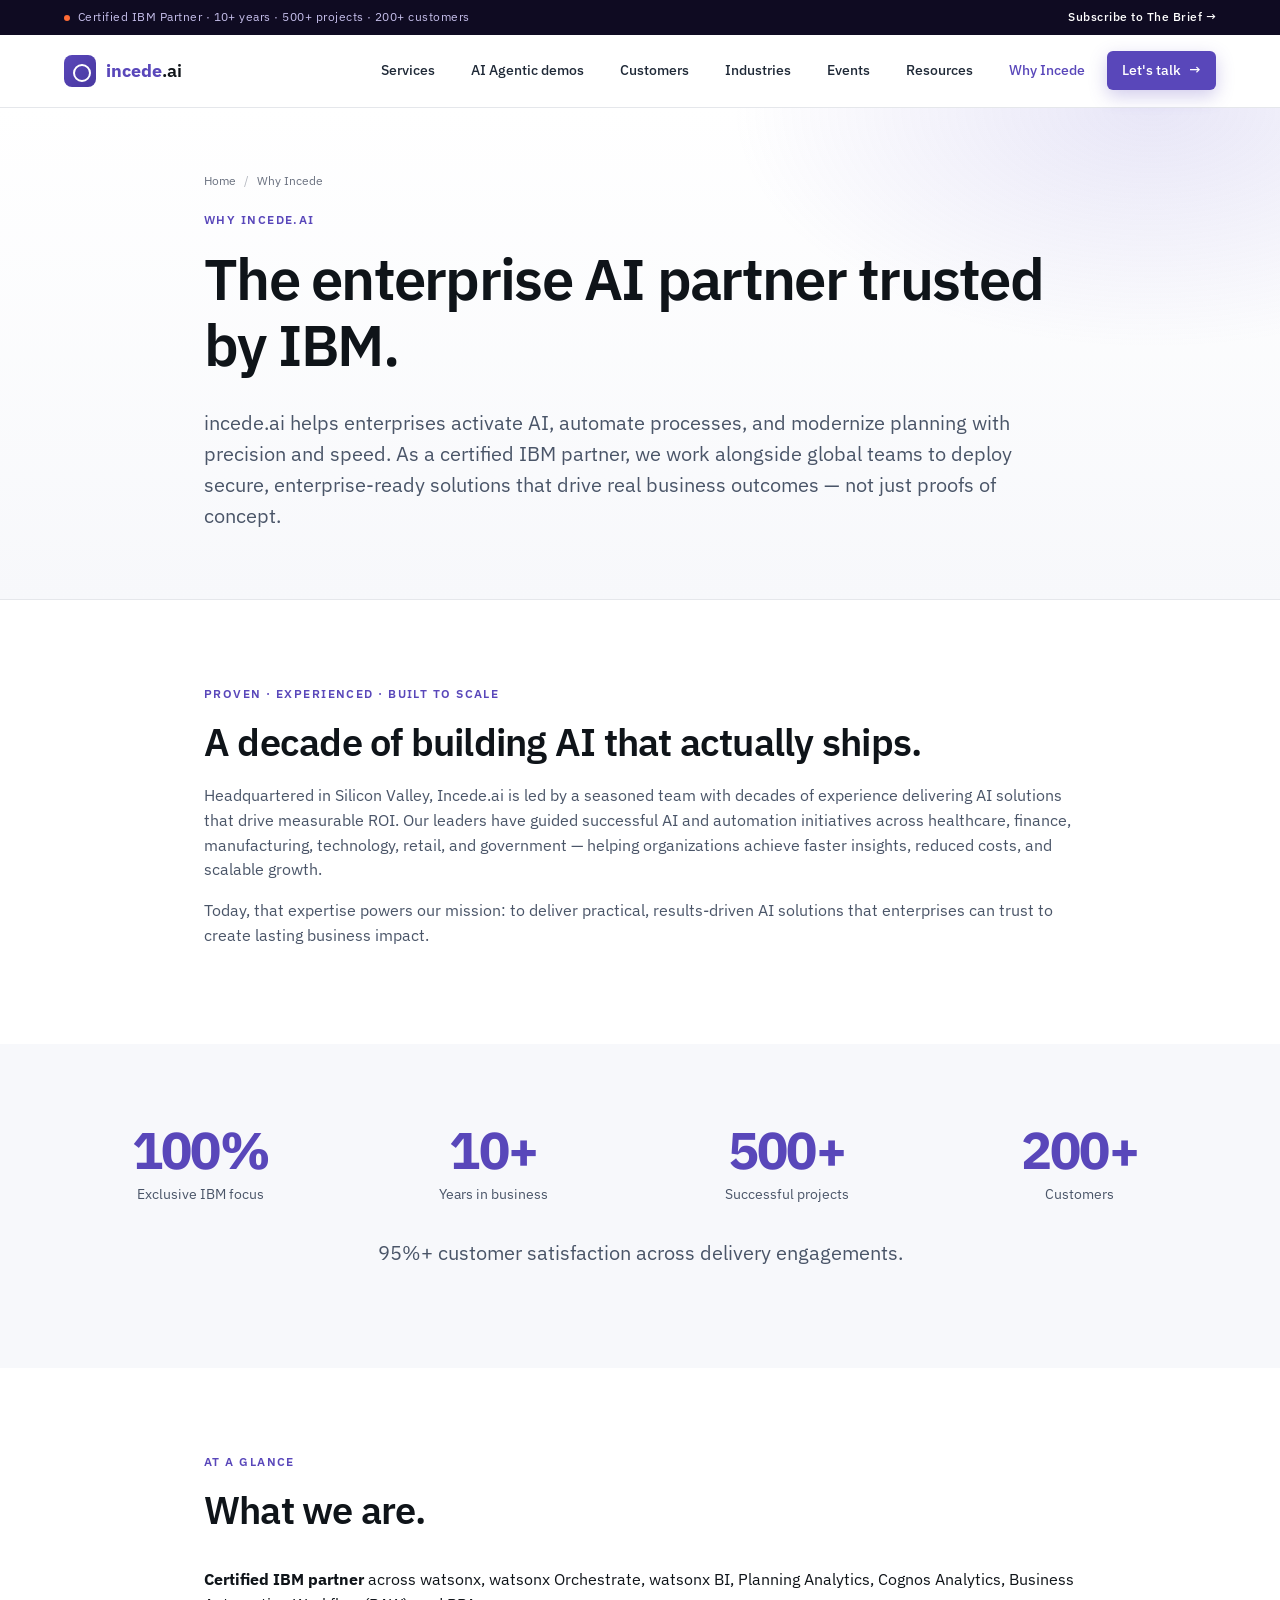
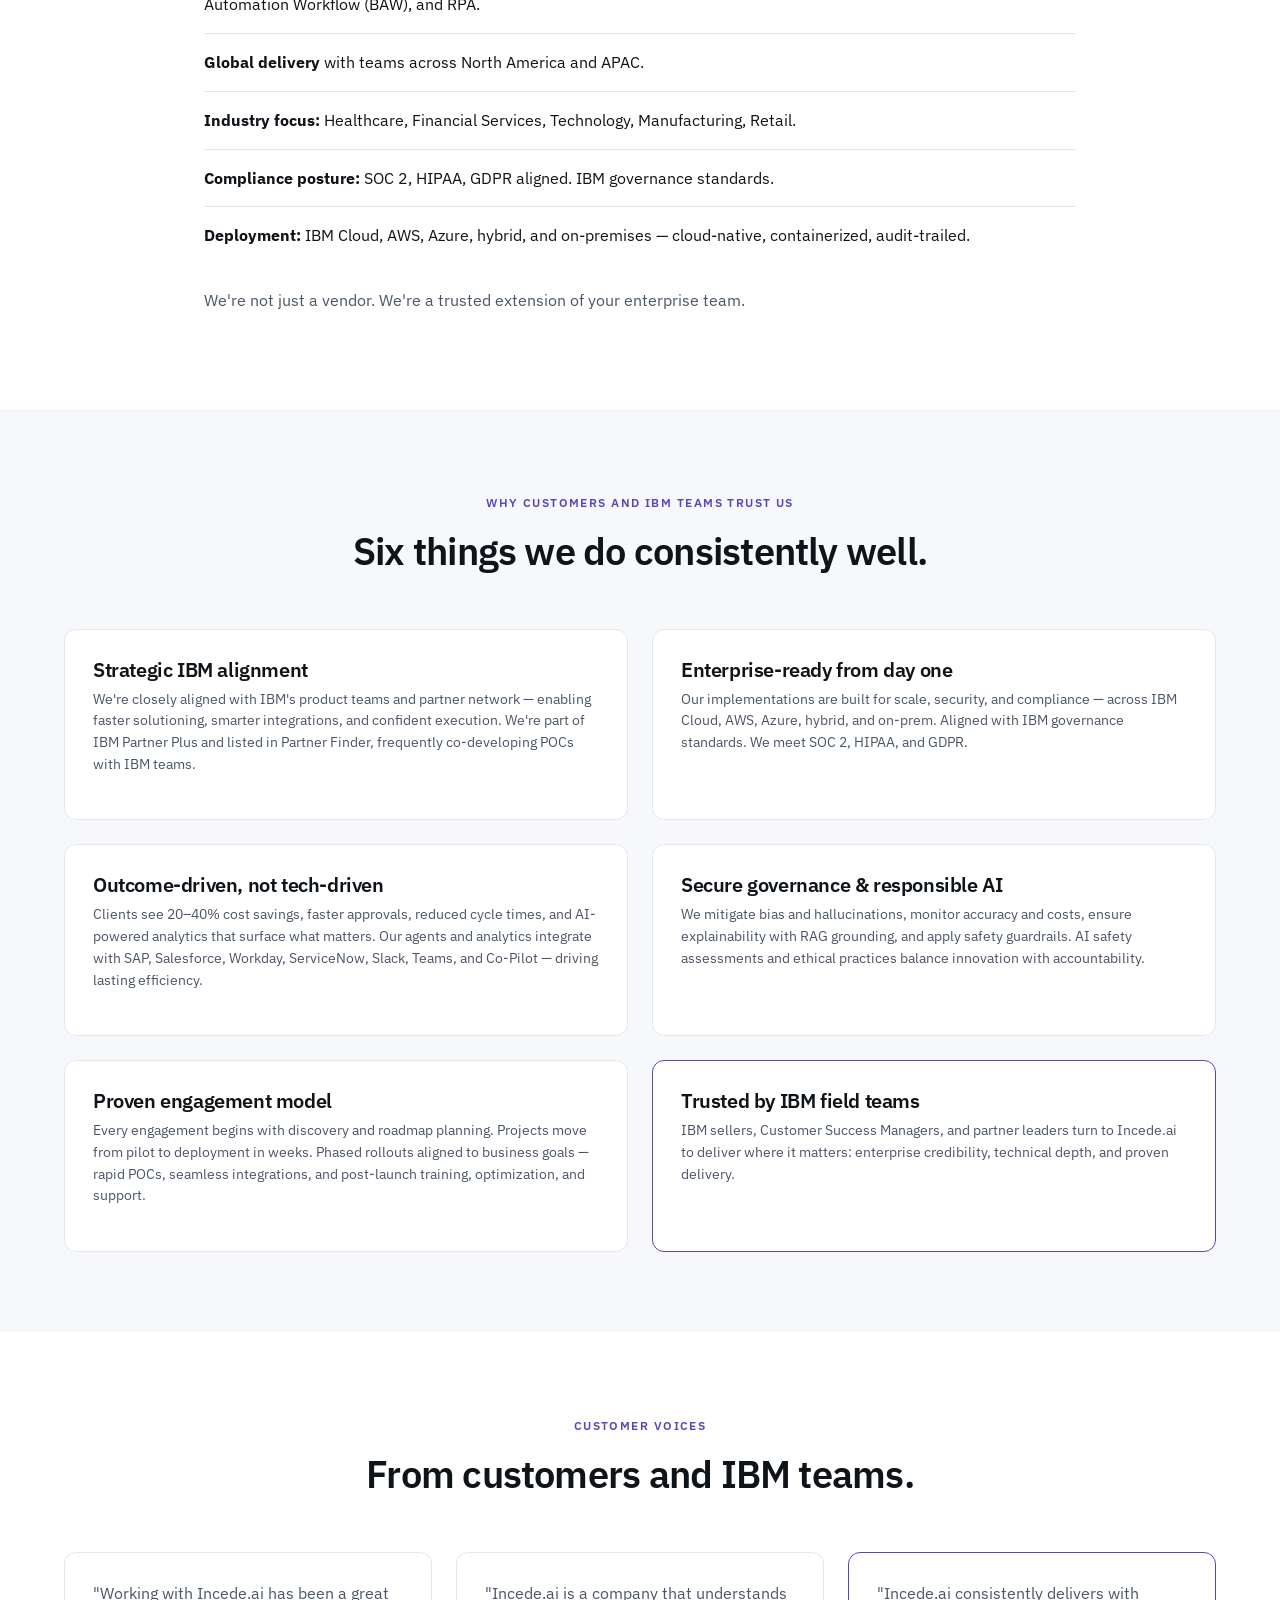
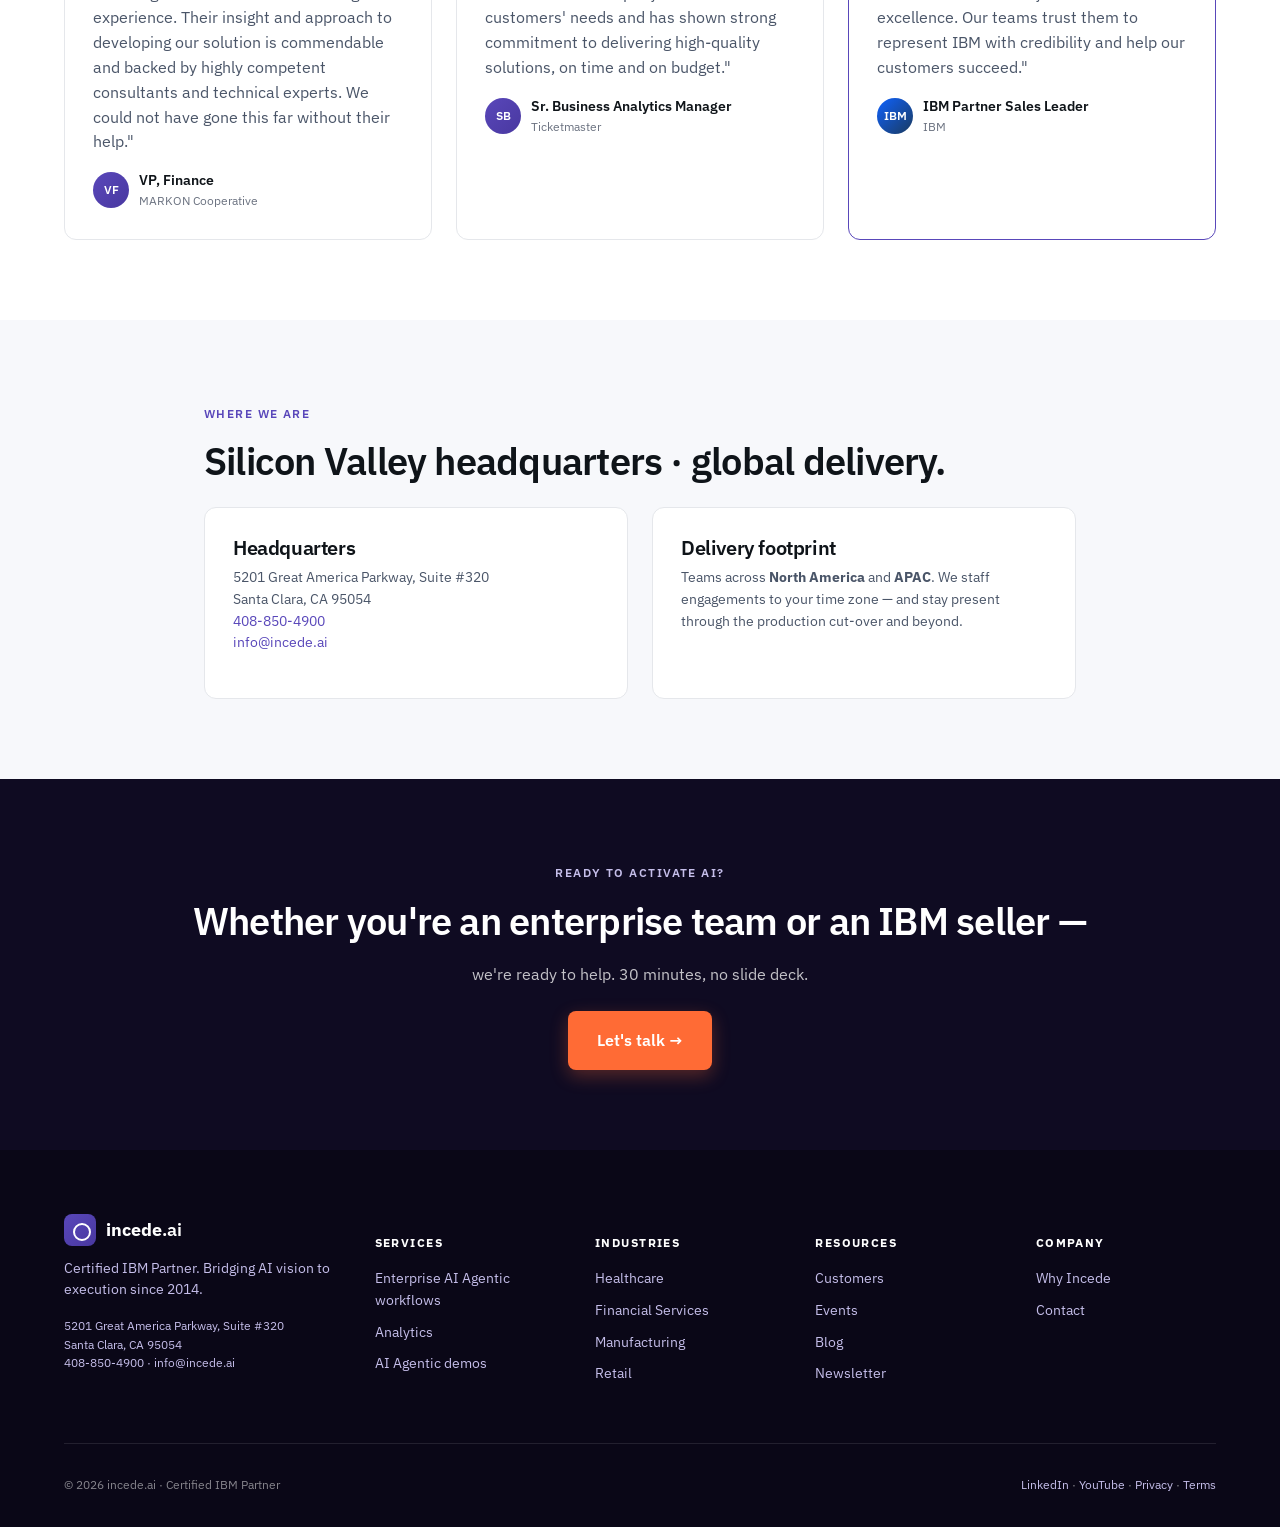
==== commit 4824f184: "Apply website changes from stakeholder review - Unify tagline to 'The enterprise AI partner trusted " ====
--- a/about.html
+++ b/about.html
@@ -43,7 +43,7 @@
   <div class="container container-tight">
     <div class="crumbs"><a href="index.html">Home</a><span class="sep">/</span>Why Incede</div>
     <span class="eyebrow">Why Incede.ai</span>
-    <h1>The AI and automation partner trusted by IBM.</h1>
+    <h1>The enterprise AI partner trusted by IBM.</h1>
     <p class="lede">incede.ai helps enterprises activate AI, automate processes, and modernize planning with precision and speed. As a certified IBM partner, we work alongside global teams to deploy secure, enterprise-ready solutions that drive real business outcomes — not just proofs of concept.</p>
   </div>
 </section>
@@ -193,7 +193,7 @@
       <div><h5>Resources</h5><ul><li><a href="case-studies.html">Customers</a></li><li><a href="events.html">Events</a></li><li><a href="blog.html">Blog</a></li><li><a href="newsletter.html">Newsletter</a></li></ul></div>
       <div><h5>Company</h5><ul><li><a href="about.html">Why Incede</a></li><li><a href="contact.html">Contact</a></li></ul></div>
     </div>
-    <div class="footer-bottom"><span>© 2026 incede.ai · Certified IBM Partner</span><span><a href="#">Privacy</a> · <a href="#">Terms</a></span></div>
+    <div class="footer-bottom"><span>© 2026 incede.ai · Certified IBM Partner</span><span><a href="https://www.linkedin.com/company/incede-ai/" target="_blank" rel="noopener">LinkedIn</a> · <a href="https://www.youtube.com/@incedeai" target="_blank" rel="noopener">YouTube</a> · <a href="contact.html">Privacy</a> · <a href="contact.html">Terms</a></span></div>
   </div>
 </footer>
 
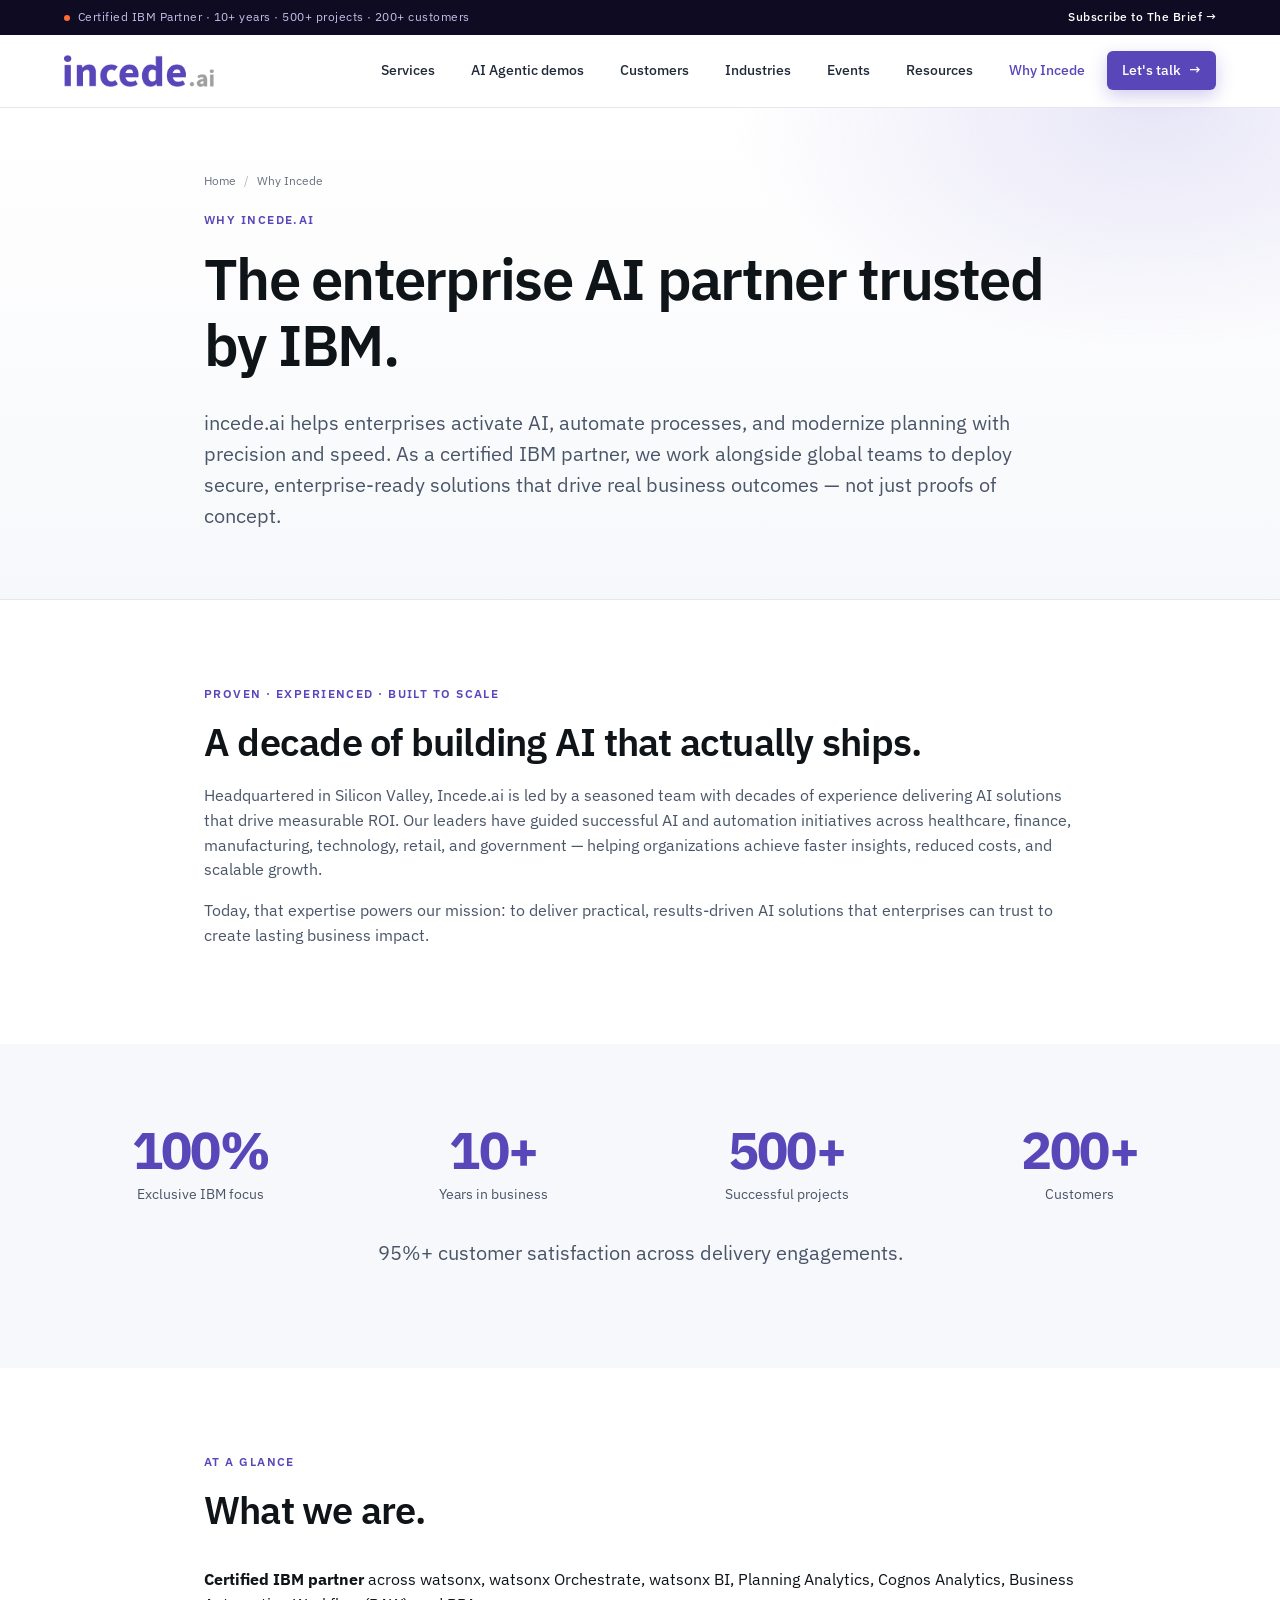
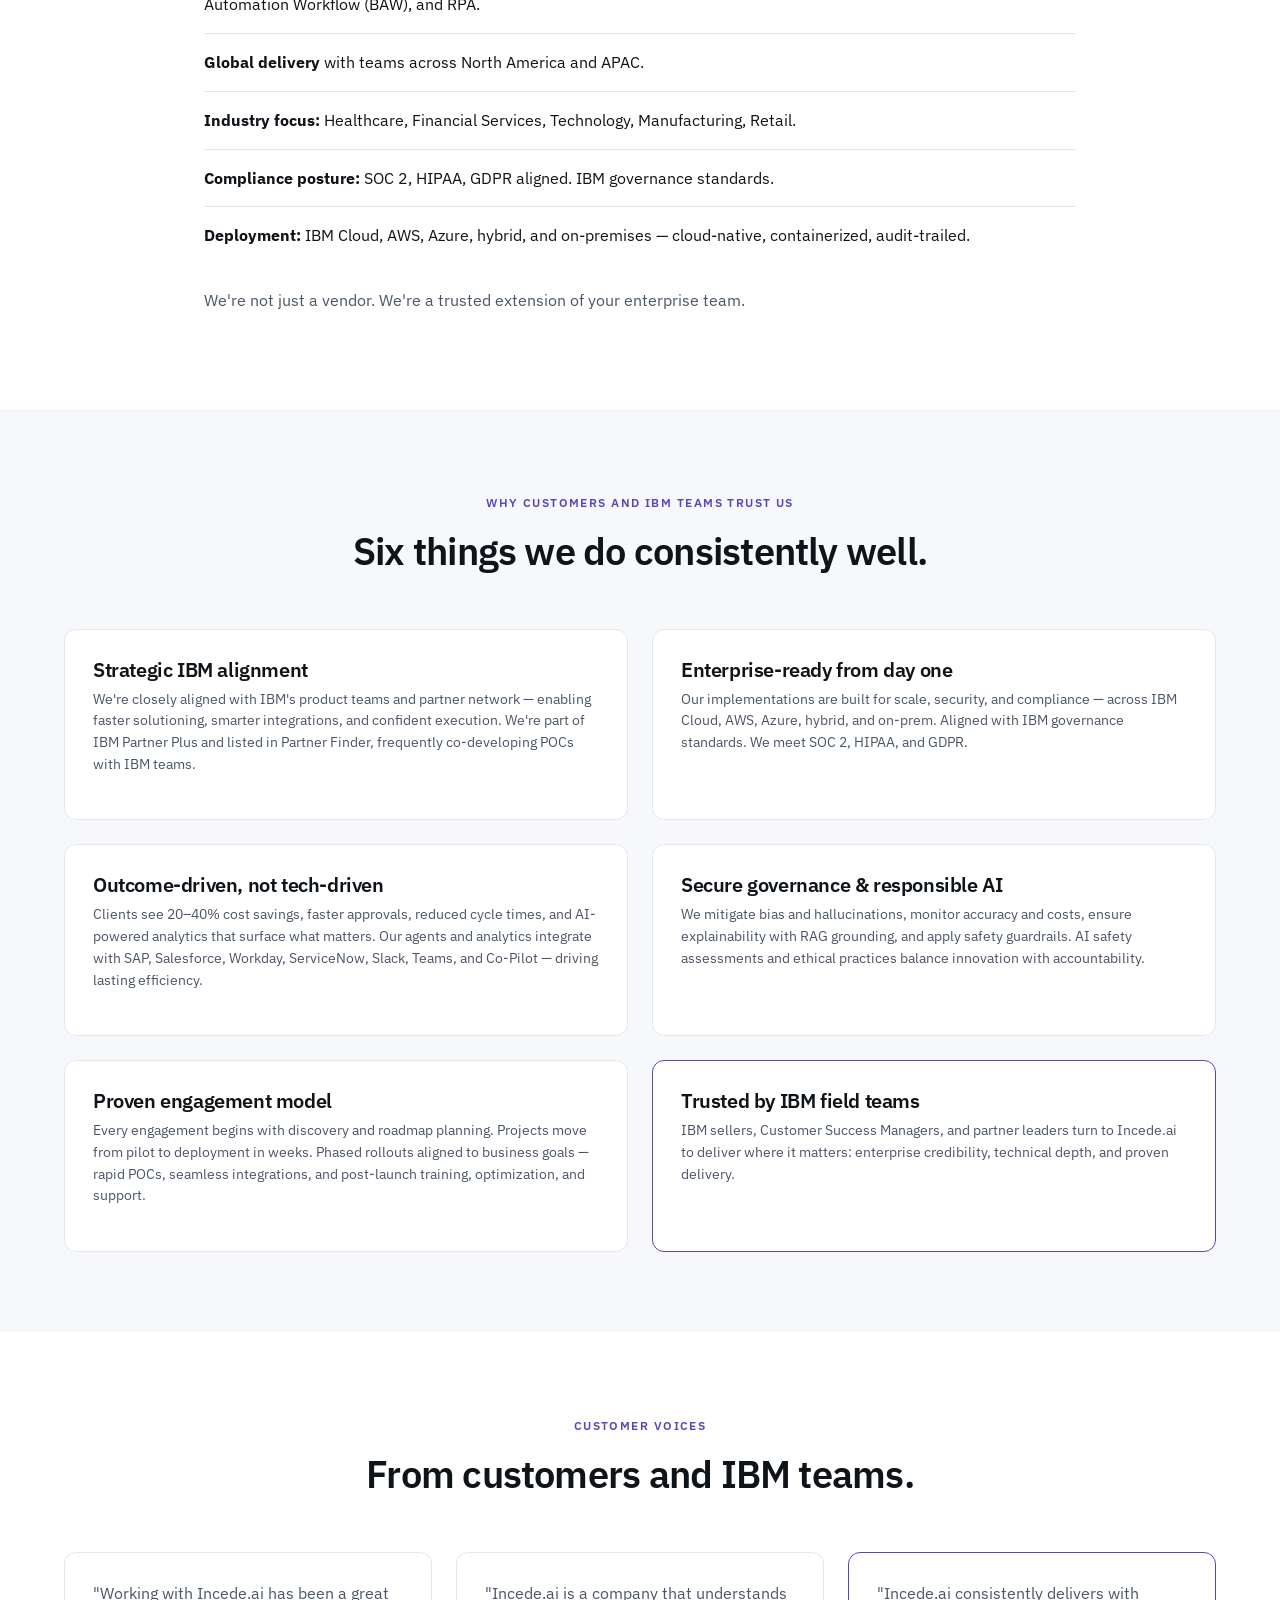
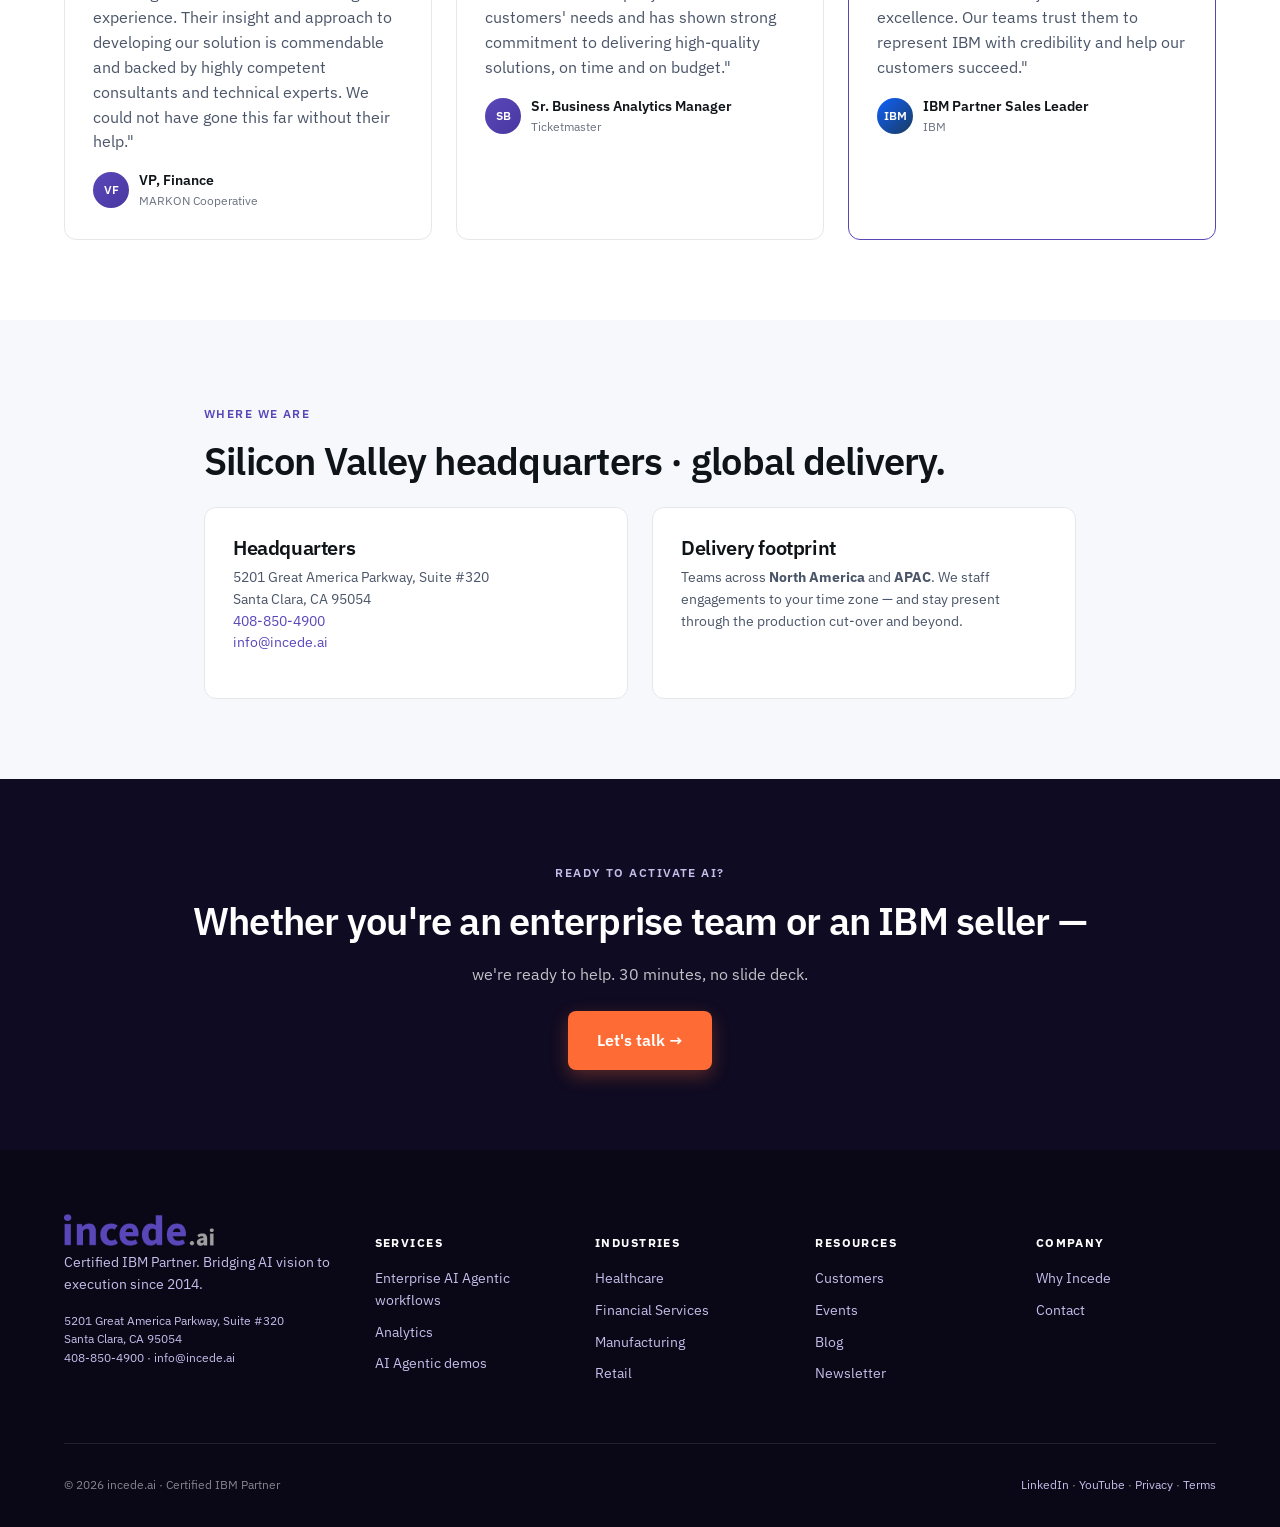
==== commit c392b124: "Add incede.ai logo to all pages - Copy logo to assets/images/incede-logo.png - Replace text-based br" ====
--- a/about.html
+++ b/about.html
@@ -23,7 +23,7 @@
 
 <header class="nav">
   <div class="container">
-    <a href="index.html" class="brand"><span class="brand-mark"></span><span><strong>incede</strong>.ai</span></a>
+    <a href="index.html" class="brand"><img src="assets/images/incede-logo.png" alt="incede.ai" style="height: 32px;"></a>
     <nav class="nav-links">
       <a href="quick-start.html">Services</a>
       <a href="demos.html">AI Agentic demos</a>
@@ -187,7 +187,7 @@
 <footer class="footer">
   <div class="container">
     <div class="footer-grid">
-      <div><div class="brand"><span class="brand-mark"></span><span><strong style="color:#fff;">incede</strong>.ai</span></div><p style="color:#C5BEEA;max-width:280px;">Certified IBM Partner. Bridging AI vision to execution since 2014.</p><p style="color:#C5BEEA;font-size:var(--fs-xs);margin-top:16px;">5201 Great America Parkway, Suite #320<br>Santa Clara, CA 95054<br><a href="tel:+14088504900">408-850-4900</a> · <a href="mailto:info@incede.ai">info@incede.ai</a></p></div>
+      <div><img src="assets/images/incede-logo.png" alt="incede.ai" style="height: 32px;"><p style="color:#C5BEEA;max-width:280px;">Certified IBM Partner. Bridging AI vision to execution since 2014.</p><p style="color:#C5BEEA;font-size:var(--fs-xs);margin-top:16px;">5201 Great America Parkway, Suite #320<br>Santa Clara, CA 95054<br><a href="tel:+14088504900">408-850-4900</a> · <a href="mailto:info@incede.ai">info@incede.ai</a></p></div>
       <div><h5>Services</h5><ul><li><a href="quick-start.html">Enterprise AI Agentic workflows</a></li><li><a href="quick-start.html#analytics">Analytics</a></li><li><a href="demos.html">AI Agentic demos</a></li></ul></div>
       <div><h5>Industries</h5><ul><li><a href="healthcare.html">Healthcare</a></li><li><a href="industries.html">Financial Services</a></li><li><a href="industries.html">Manufacturing</a></li><li><a href="industries.html">Retail</a></li></ul></div>
       <div><h5>Resources</h5><ul><li><a href="case-studies.html">Customers</a></li><li><a href="events.html">Events</a></li><li><a href="blog.html">Blog</a></li><li><a href="newsletter.html">Newsletter</a></li></ul></div>
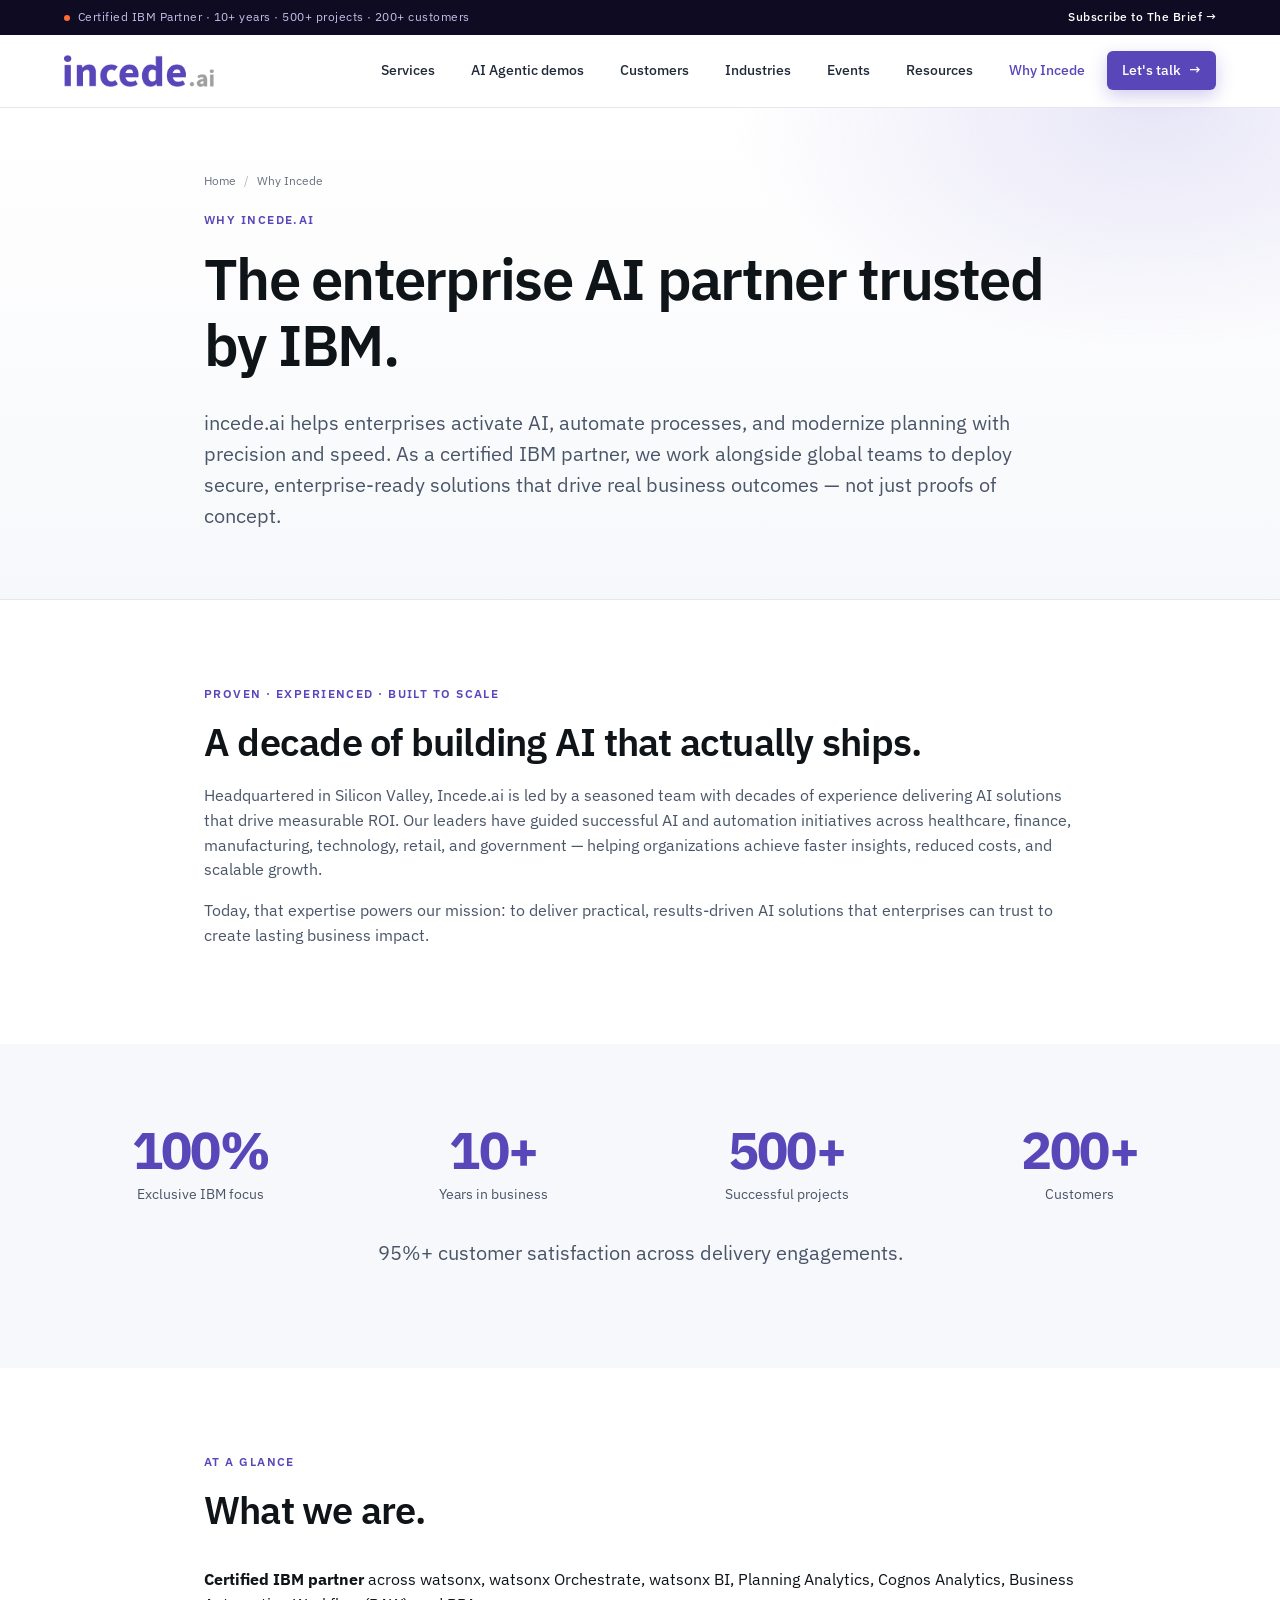
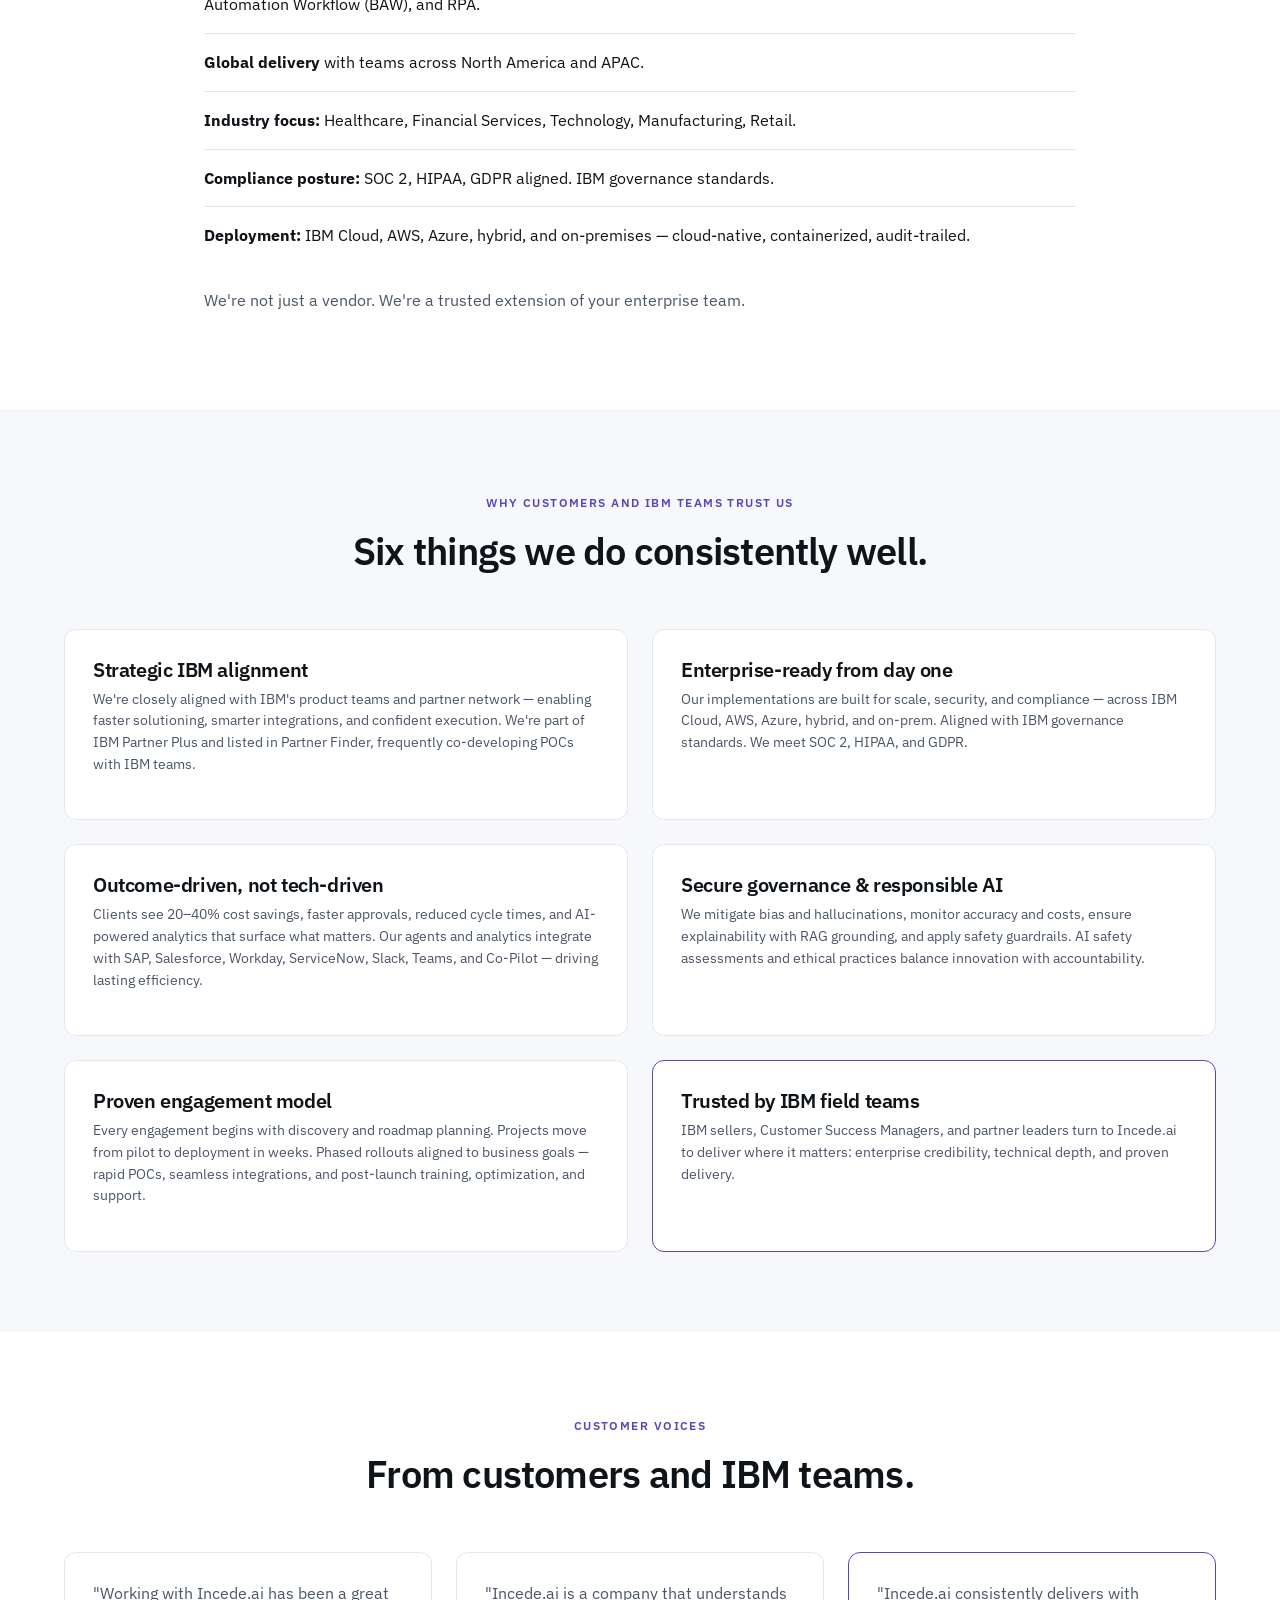
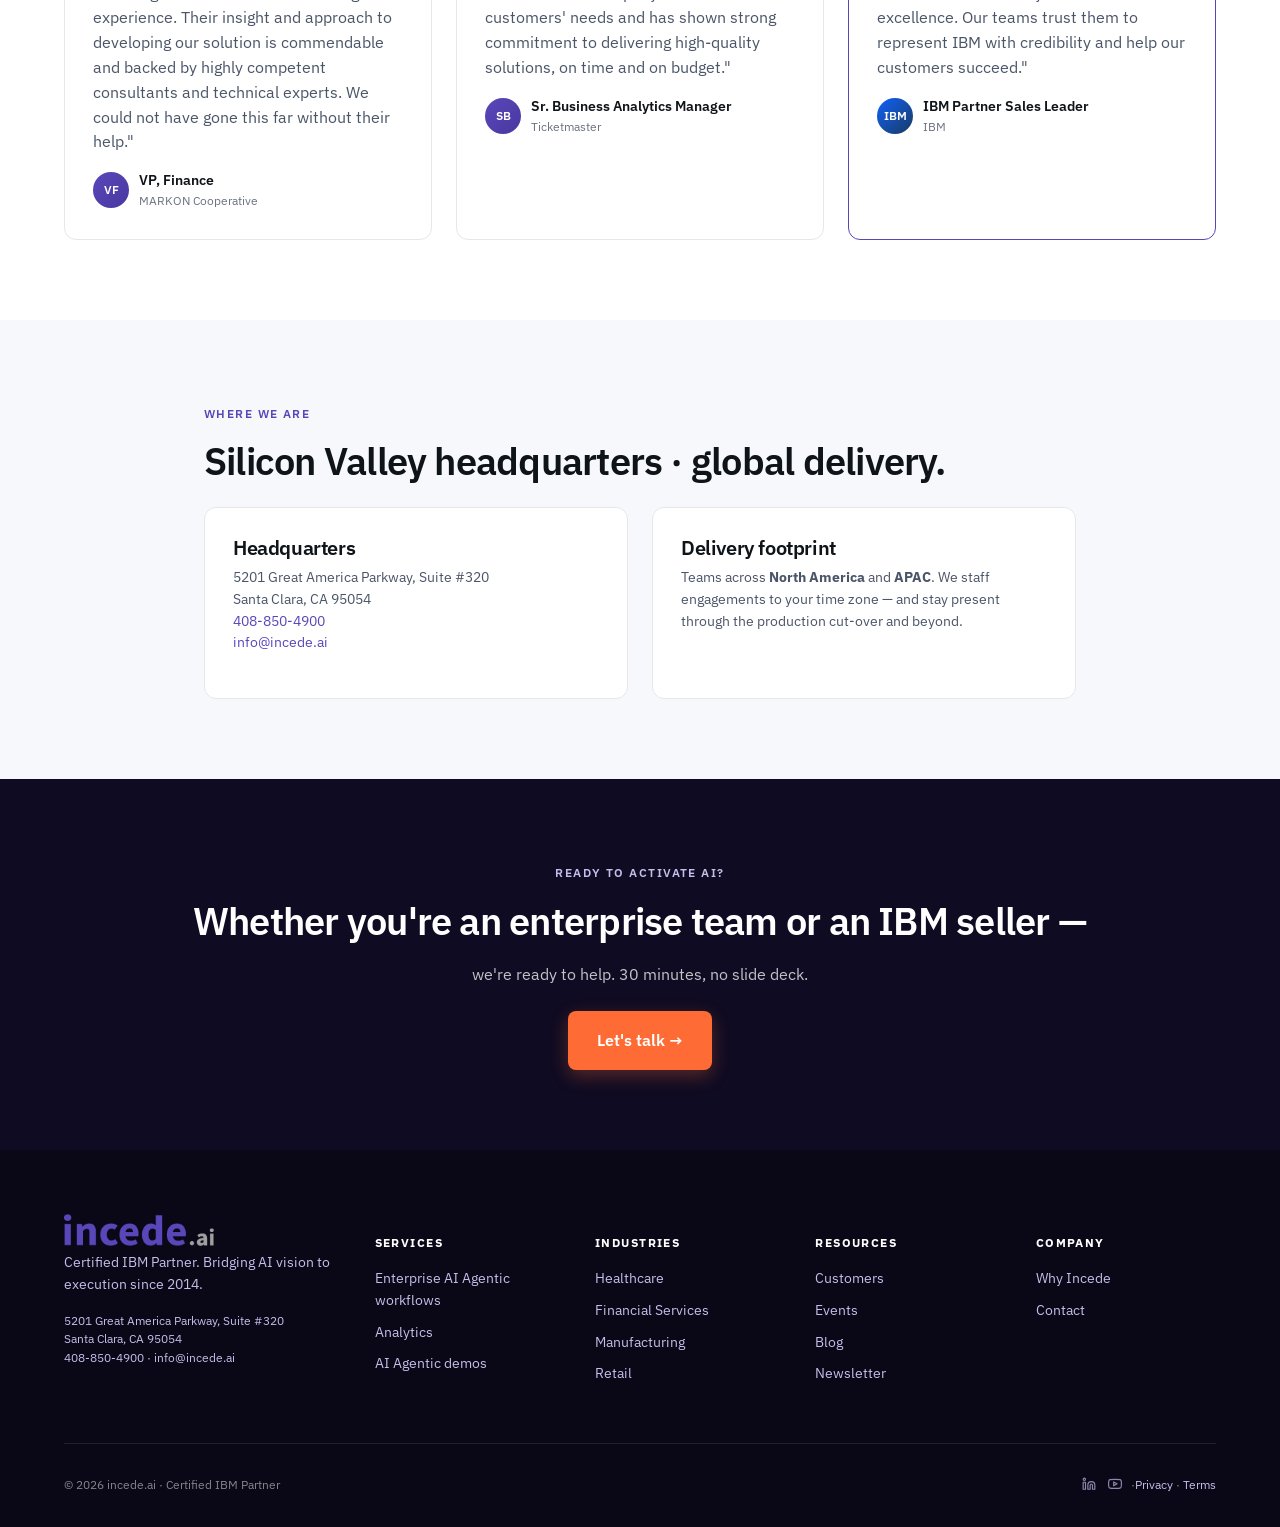
==== commit 1953aa17: "Replace footer social text with tiny monochrome icons - Replace 'LinkedIn' and 'YouTube' text labels" ====
--- a/about.html
+++ b/about.html
@@ -193,7 +193,7 @@
       <div><h5>Resources</h5><ul><li><a href="case-studies.html">Customers</a></li><li><a href="events.html">Events</a></li><li><a href="blog.html">Blog</a></li><li><a href="newsletter.html">Newsletter</a></li></ul></div>
       <div><h5>Company</h5><ul><li><a href="about.html">Why Incede</a></li><li><a href="contact.html">Contact</a></li></ul></div>
     </div>
-    <div class="footer-bottom"><span>© 2026 incede.ai · Certified IBM Partner</span><span><a href="https://www.linkedin.com/company/incede-ai/" target="_blank" rel="noopener">LinkedIn</a> · <a href="https://www.youtube.com/@incedeai" target="_blank" rel="noopener">YouTube</a> · <a href="contact.html">Privacy</a> · <a href="contact.html">Terms</a></span></div>
+    <div class="footer-bottom"><span>© 2026 incede.ai · Certified IBM Partner</span><span><a href="https://www.linkedin.com/company/incede-ai/" target="_blank" rel="noopener" aria-label="LinkedIn"><span class="social-icon"><svg viewBox="0 0 24 24"><path d="M16 8a6 6 0 0 1 6 6v7h-4v-7a2 2 0 0 0-4 0v7h-4v-7a6 6 0 0 1 6-6z"/><rect x="2" y="9" width="4" height="12"/><circle cx="4" cy="4" r="2"/></svg></span></a><a href="https://www.youtube.com/@incedeai" target="_blank" rel="noopener" aria-label="YouTube"><span class="social-icon"><svg viewBox="0 0 24 24"><path d="M22.54 6.42a2.78 2.78 0 0 0-1.94-2C18.88 4 12 4 12 4s-6.88 0-8.6.46a2.78 2.78 0 0 0-1.94 2A29 29 0 0 0 1 11.75a29 29 0 0 0 .46 5.33A2.78 2.78 0 0 0 3.4 19c1.72.46 8.6.46 8.6.46s6.88 0 8.6-.46a2.78 2.78 0 0 0 1.94-2 29 29 0 0 0 .46-5.25 29 29 0 0 0-.46-5.33z"/><polygon points="9.75 15.02 15.5 11.75 9.75 8.48 9.75 15.02"/></svg></span></a> ·<a href="contact.html">Privacy</a> · <a href="contact.html">Terms</a></span></div>
   </div>
 </footer>
 
--- a/styles.css
+++ b/styles.css
@@ -906,3 +906,28 @@
   text-transform: uppercase;
   letter-spacing: 0.08em;
 }
+
+/* Social icons */
+.social-icon {
+  display: inline-flex;
+  align-items: center;
+  justify-content: center;
+  width: 14px;
+  height: 14px;
+  vertical-align: -2px;
+  margin: 0 6px;
+  opacity: 0.7;
+  transition: opacity 0.2s;
+}
+.social-icon svg {
+  width: 100%;
+  height: 100%;
+  stroke: currentColor;
+  fill: none;
+  stroke-width: 2;
+  stroke-linecap: round;
+  stroke-linejoin: round;
+}
+a:hover .social-icon {
+  opacity: 1;
+}
